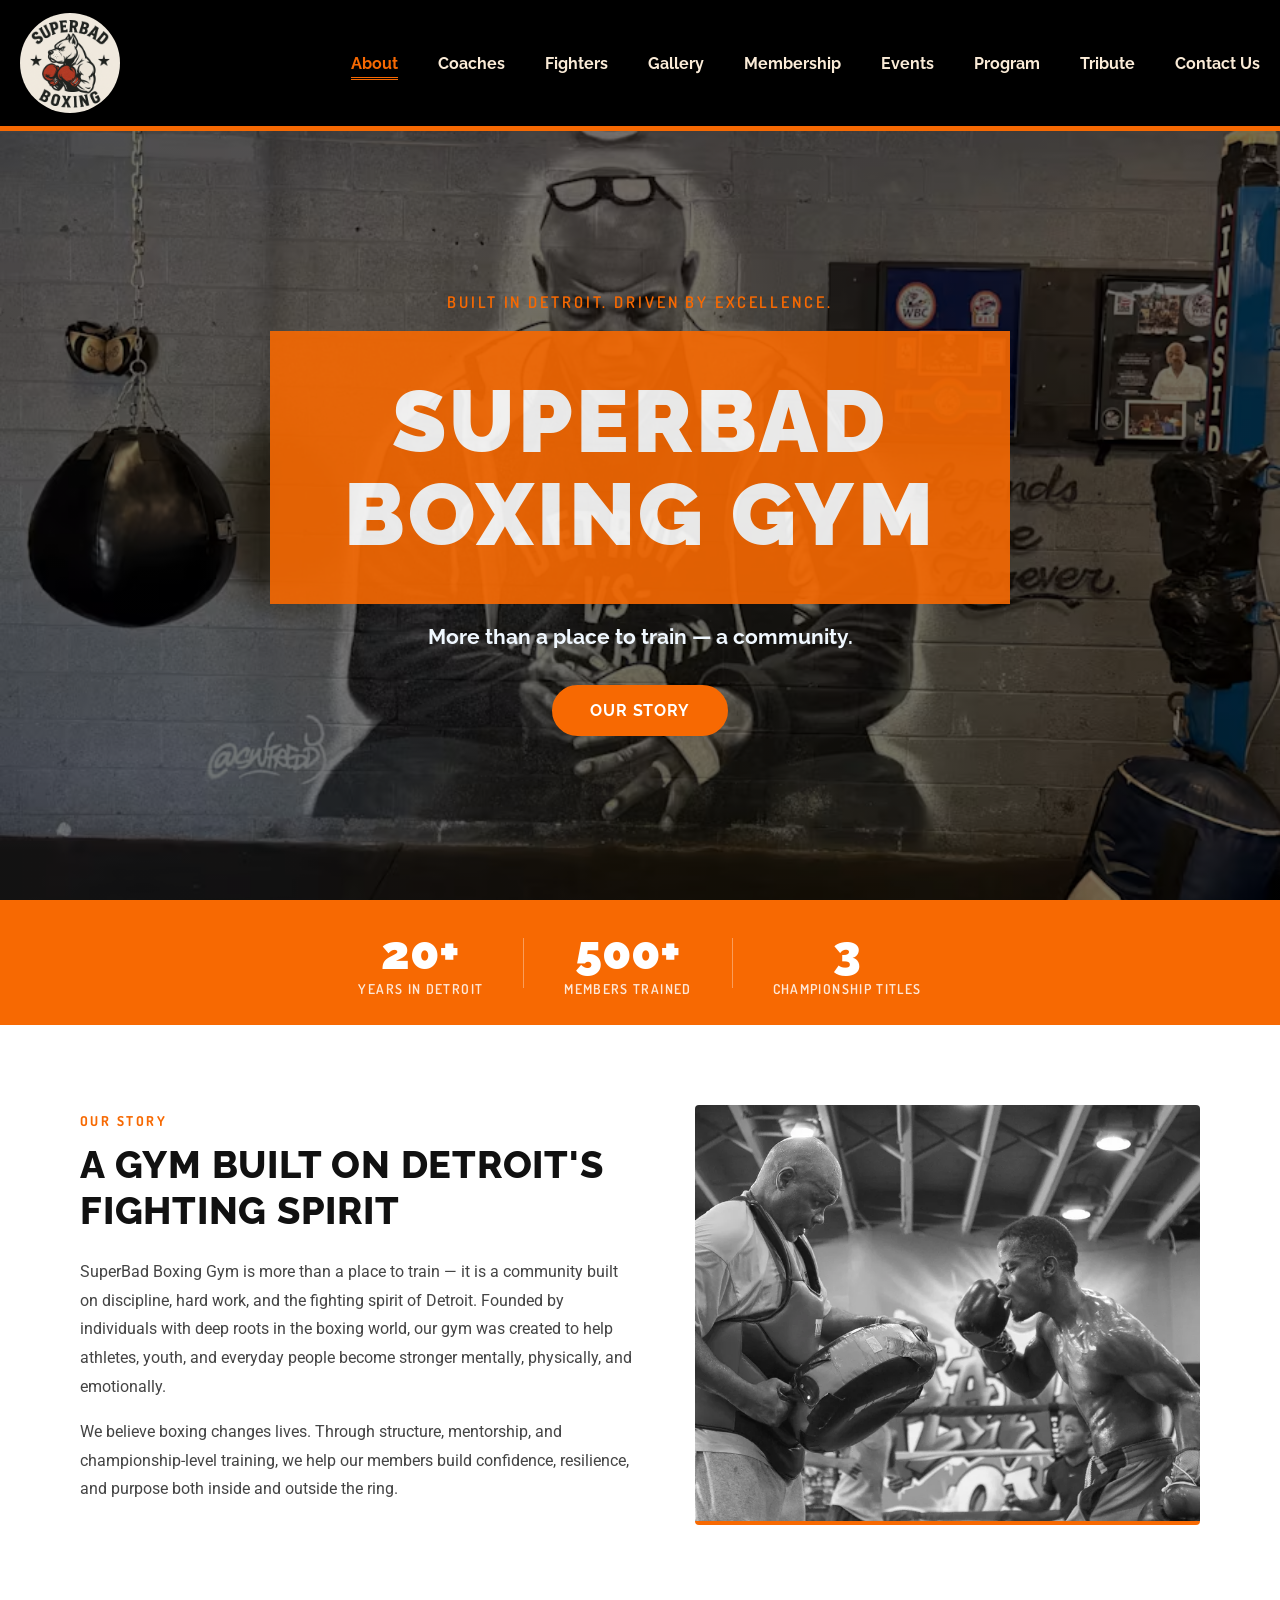
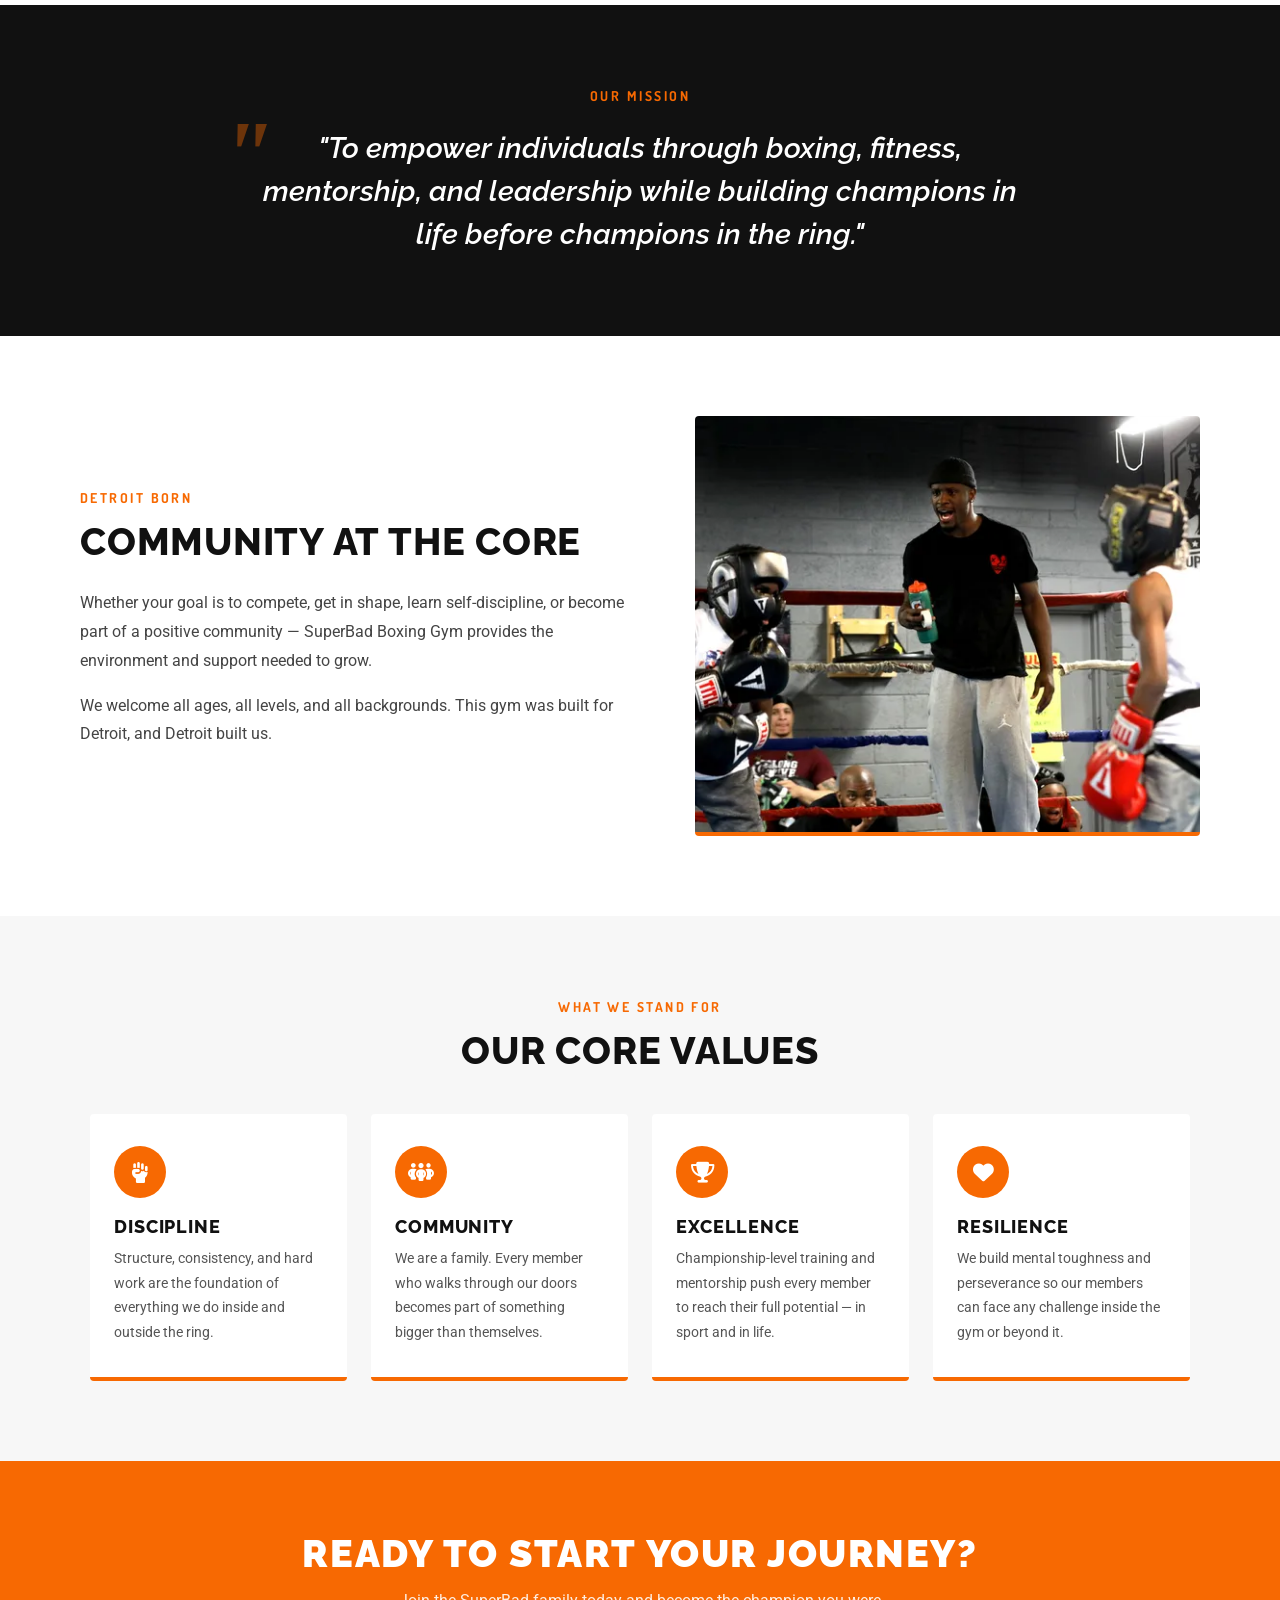
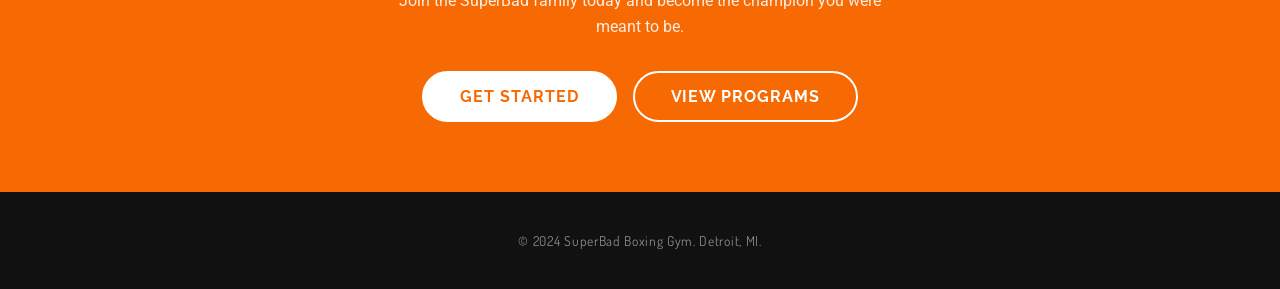
==== Pages/about.html @ 2867bb1f "coaches and fighters page are completed." ====
<!doctype html>
<html lang="en">

<head>
    <meta charset="UTF-8" />
    <meta name="viewport" content="width=device-width, initial-scale=1.0" />
    <link rel="preconnect" href="https://fonts.googleapis.com" />
    <link rel="preconnect" href="https://fonts.gstatic.com" crossorigin />
    <link rel="stylesheet" href="https://cdnjs.cloudflare.com/ajax/libs/font-awesome/6.0.0/css/all.min.css">

    <!-- icon link:https://cdnjs.com/libraries/font-awesome/6.7.2 | if everbroken use the link to replace-->
    <link rel="stylesheet" href="https://cdnjs.cloudflare.com/ajax/libs/font-awesome/6.7.2/css/all.min.css"
        integrity="sha512-Evv84Mr4kqVGRNSgIGL/F/aIDqQb7xQ2vcrdIwxfjThSH8CSR7PBEakCr51Ck+w+/U6swU2Im1vVX0SVk9ABhg=="
        crossorigin="anonymous" referrerpolicy="no-referrer" />


    <link
        href="https://fonts.googleapis.com/css2?family=Dosis:wght@200..800&family=Raleway:ital,wght@0,100..900;1,100..900&family=Roboto:ital,wght@0,100..900;1,100..900&display=swap"
        rel="stylesheet" />
    <meta name="author" content="Galekwan Sango" />

    <!-- The order of the styles matters: -->

    <!-- general style -->
    <link rel="stylesheet" href="../Styles/style.css" />

    <!-- responsive break points -->
    <link rel="stylesheet" href="../Styles/responsiveBreak.css" />

    <!-- carousel style -->
    <link rel="stylesheet" href="../Styles/carousel.css" />

    <!-- service section -->
    <link rel="stylesheet" href="../Styles/services.css" />

    <!-- Mission statement section -->
    <link rel="stylesheet" href="../Styles/mission-statement.css" />
    <!-- coaches section carousel feature-->
    <link rel="stylesheet" href="../Styles/coaches.css" />
    <link rel="stylesheet" href="../Styles/Pages/about-page.css" />
    <title>SuperBad</title>
</head>

<body>
    <div class="body-container">
        <div class="header-container">
            <!-- Logo visible in header bar always -->
            <a href="../index.html"><img id="site-logo" src="../Media/logo.png" alt="site logo" /></a>

            <nav class="nav-bar-container">
                <!-- Hidden checkbox — CSS-only toggle -->
                <input class="side-menu" type="checkbox" id="side-menu" />

                <!-- Hamburger / X — fixed top-right on mobile -->
                <label class="hamb" for="side-menu">
                    <span class="hamb-line"></span>
                </label>

                <!-- Nav overlay -->
                <ul class="nav-items-container">
                    <!-- Logo shown inside the overlay on mobile -->
                    <a href="../index.html"><img class="overlay-logo" src="../Media/logo.png" alt="site logo" /></a>

                    <li class="nav-items"><a href="./about.html">About</a></li>
                    <li class="nav-items"><a href="./coaches.html">Coaches</a></li>
                    <li class="nav-items"><a href="./fighters.html">Fighters</a></li>
                    <li class="nav-items"><a href="./gallery.html">Gallery</a></li>
                    <li class="nav-items"><a href="./membership.html">Membership</a></li>
                    <li class="nav-items"><a href="./events.html">Events</a></li>
                    <li class="nav-items"><a href="./program.html">Program</a></li>
                    <li class="nav-items"><a href="./tribute.html">Tribute</a></li>
                    <li class="nav-items"><a href="./contact-us.html">Contact Us</a></li>
                </ul>
            </nav>
        </div>

        <!-- ── HERO ── -->
        <section class="about-hero">
            <div class="about-hero-overlay"></div>
            <div class="about-hero-content">
                <p class="about-hero-eyebrow">Built in Detroit. Driven by Excellence.</p>
                <h1 class="about-hero-title">SuperBad Boxing Gym</h1>
                <p class="about-hero-sub">More than a place to train — a community.</p>
                <a href="#about-story" class="about-cta-btn">Our Story</a>
            </div>
        </section>

        <!-- ── STAT BAR ── -->
        <section class="about-stats-bar">
            <div class="about-stat">
                <span class="about-stat-number">20+</span>
                <span class="about-stat-label">Years in Detroit</span>
            </div>
            <div class="about-stat-divider"></div>
            <div class="about-stat">
                <span class="about-stat-number">500+</span>
                <span class="about-stat-label">Members Trained</span>
            </div>
            <div class="about-stat-divider"></div>
            <div class="about-stat">
                <span class="about-stat-number">3</span>
                <span class="about-stat-label">Championship Titles</span>
            </div>
        </section>

        <!-- ── OUR STORY ── -->
        <section class="about-story" id="about-story">
            <div class="about-two-col">
                <div class="about-text-col">
                    <p class="about-section-eyebrow">Our Story</p>
                    <h2 class="about-section-title">A Gym Built on Detroit's Fighting Spirit</h2>
                    <p class="about-body-text">
                        SuperBad Boxing Gym is more than a place to train — it is a community built on discipline,
                        hard work, and the fighting spirit of Detroit. Founded by individuals with deep roots in
                        the boxing world, our gym was created to help athletes, youth, and everyday people become
                        stronger mentally, physically, and emotionally.
                    </p>
                    <p class="about-body-text">
                        We believe boxing changes lives. Through structure, mentorship, and championship-level
                        training, we help our members build confidence, resilience, and purpose both inside and
                        outside the ring.
                    </p>
                </div>
                <div class="about-img-col">
                    <img src="../Media/father and son.webp" alt="Boxer training in the gym" class="about-img" />
                </div>
            </div>
        </section>

        <!-- ── MISSION PULLQUOTE ── -->
        <section class="about-mission">
            <div class="about-mission-inner">
                <p class="about-mission-label">Our Mission</p>
                <blockquote class="about-mission-quote">
                    "To empower individuals through boxing, fitness, mentorship, and leadership while building
                    champions in life before champions in the ring."
                </blockquote>
            </div>
        </section>

        <!-- ── DETROIT ROOTS ── -->
        <section class="about-detroit">
            <div class="about-two-col about-two-col--reversed">
                <div class="about-img-col">
                    <img src="../Media/kid-4.webp" alt="Detroit community boxing" class="about-img" />
                </div>
                <div class="about-text-col">
                    <p class="about-section-eyebrow">Detroit Born</p>
                    <h2 class="about-section-title">Community at the Core</h2>
                    <p class="about-body-text">
                        Whether your goal is to compete, get in shape, learn self-discipline, or become part of
                        a positive community — SuperBad Boxing Gym provides the environment and support needed to grow.
                    </p>
                    <p class="about-body-text">
                        We welcome all ages, all levels, and all backgrounds. This gym was built for Detroit,
                        and Detroit built us.
                    </p>
                </div>
            </div>
        </section>

        <!-- ── CORE VALUES ── -->
        <section class="about-values">
            <p class="about-section-eyebrow about-section-eyebrow--centered">What We Stand For</p>
            <h2 class="about-section-title about-section-title--centered">Our Core Values</h2>
            <div class="about-values-grid">
                <div class="about-value-card">
                    <div class="about-value-icon">
                        <i class="fa-solid fa-hand-fist" aria-hidden="true"></i>
                    </div>
                    <h3 class="about-value-title">Discipline</h3>
                    <p class="about-value-desc">Structure, consistency, and hard work are the foundation of everything
                        we do
                        inside and outside the ring.</p>
                </div>
                <div class="about-value-card">
                    <div class="about-value-icon">
                        <i class="fa-solid fa-people-group" aria-hidden="true"></i>
                    </div>
                    <h3 class="about-value-title">Community</h3>
                    <p class="about-value-desc">We are a family. Every member who walks through our doors becomes part
                        of
                        something bigger than themselves.</p>
                </div>
                <div class="about-value-card">
                    <div class="about-value-icon">
                        <i class="fa-solid fa-trophy" aria-hidden="true"></i>
                    </div>
                    <h3 class="about-value-title">Excellence</h3>
                    <p class="about-value-desc">Championship-level training and mentorship push every member to reach
                        their full
                        potential — in sport and in life.</p>
                </div>
                <div class="about-value-card">
                    <div class="about-value-icon">
                        <i class="fa-solid fa-heart" aria-hidden="true"></i>
                    </div>
                    <h3 class="about-value-title">Resilience</h3>
                    <p class="about-value-desc">We build mental toughness and perseverance so our members can face any
                        challenge
                        inside the gym or beyond it.</p>
                </div>
            </div>
        </section>

        <!-- ── CTA BANNER ── -->
        <section class="about-cta-banner">
            <h2 class="about-cta-banner-title">Ready to Start Your Journey?</h2>
            <p class="about-cta-banner-sub">Join the SuperBad family today and become the champion you were meant to be.
            </p>
            <div class="about-cta-banner-btns">
                <a href="./index.html#contact" class="about-cta-btn about-cta-btn--white">Get Started</a>
                <a href="./index.html#services" class="about-cta-btn about-cta-btn--outline">View Programs</a>
            </div>
        </section>

        <!-- ── FOOTER ── -->
        <footer class="footer-container">
            <p>&copy; 2024 SuperBad Boxing Gym. Detroit, MI.</p>
        </footer>

    </div>

    <script src="../scripts/index.js"></script>
    <script src="../scripts/coaches.js"></script>

</body>

</html>
---- Styles/style.css ----
/* ═══════════════════════════════════════════
   BASE
═══════════════════════════════════════════ */
html {
  font-family: 'Raleway', 'Dosis', 'Roboto', sans-serif, system-ui;
  font-optical-sizing: auto;
}

*,
*::before,
*::after {
  box-sizing: border-box;
}

body {
  padding: 0;
  margin: 0;
  height: 100vh;
}

/* paragraph element */
p {
  line-height: 1.6; /* Recommended for readability */
}

/* ═══════════════════════════════════════════
   HEADER — fixed, always visible
═══════════════════════════════════════════ */
.header-container {
  display: flex;
  flex-direction: row;
  align-items: center;
  justify-content: space-between;
  background-color: black;
  padding: 13px 20px;
  position: fixed;
  top: 0;
  left: 0;
  width: 100%;
  z-index: 500;
  border-bottom: solid rgb(247, 105, 2) 5px;
}

#site-logo {
  max-height: 100px;
  max-width: 100px;
  border-radius: 50%;
  display: block;
}

/* ═══════════════════════════════════════════
   LAYOUT
   Use a CSS variable for header height so
   every calc() stays in sync automatically
═══════════════════════════════════════════ */
:root {
  --header-h: 126px; /* 100px logo + 13px padding top + 13px padding bottom */
}

.body-container {
  padding-top: var(--header-h);
  min-height: 100vh;
}

.content-container {
  position: relative;
  width: 100%;
  height: calc(100vh - var(--header-h));
}

.footer-container {
  background-color: #111;
  min-height: 60px;
}

/* ═══════════════════════════════════════════
   DESKTOP NAV
═══════════════════════════════════════════ */
.nav-bar-container {
  display: flex;
  align-items: center;
}

.nav-items-container {
  display: flex;
  align-items: center;
  gap: 30px;
  list-style: none;
  margin: 0;
  padding: 0;
}

.nav-items {
  color: antiquewhite;
  font-weight: bold;
  cursor: pointer;
  transition: font-size 0.15s ease;
}

.nav-items:hover {
  text-decoration: underline;
  text-underline-offset: 8px;
  text-decoration-color: rgb(247, 105, 2);
  font-size: 1.1rem;
  font-weight: bolder;
}

/* remove anchor element style */
.nav-items a,
.nav-items a:link,
.nav-items a:visited,
.nav-items a:hover,
.nav-items a:active {
  color: antiquewhite;
  text-decoration: none;
  font-weight: bold;
}

.nav-items a:hover {
  text-decoration: underline;
  text-underline-offset: 8px;
  text-decoration-color: rgb(247, 105, 2);
  font-size: 1.1rem;
  font-weight: bolder;
}

/* nav bar focus location on the site */
.nav-items a.nav-active {
  color: rgb(247, 105, 2); /* orange — matches your brand color */
  text-decoration: underline double;
  text-underline-offset: 8px;
  text-decoration-color: rgb(247, 105, 2);
}

/* ═══════════════════════════════════════════
   HAMBURGER CHECKBOX — always hidden
═══════════════════════════════════════════ */
.side-menu {
  display: none;
}

/* ═══════════════════════════════════════════
   HAMBURGER ICON
═══════════════════════════════════════════ */
.hamb {
  display: none; /* shown only on mobile via media query */
  cursor: pointer;
  position: fixed;
  top: 24px;
  right: 24px;
  z-index: 1100;
  width: 40px;
  height: 40px;
  justify-content: center;
  align-items: center;
}

.hamb-line {
  display: block;
  width: 28px;
  height: 2px;
  background-color: antiquewhite;
  position: relative;
  transition: background-color 0s 0.15s;
}

.hamb-line::before,
.hamb-line::after {
  content: '';
  display: block;
  width: 28px;
  height: 2px;
  background-color: antiquewhite;
  position: absolute;
  left: 0;
  transition:
    top 0.3s ease 0.3s,
    bottom 0.3s ease 0.3s,
    transform 0.3s ease 0s;
}

.hamb-line::before {
  top: -9px;
}
.hamb-line::after {
  bottom: -9px;
}

/* Checked → X (two-step animation) */
.side-menu:checked ~ .hamb .hamb-line {
  background-color: transparent;
}
.side-menu:checked ~ .hamb .hamb-line::before {
  top: 0;
  transform: rotate(45deg);
  transition:
    top 0.3s ease 0s,
    transform 0.3s ease 0.3s;
}
.side-menu:checked ~ .hamb .hamb-line::after {
  bottom: 0;
  transform: rotate(-45deg);
  transition:
    bottom 0.3s ease 0s,
    transform 0.3s ease 0.3s;
}

/* ═══════════════════════════════════════════
   OVERLAY LOGO — only visible inside mobile menu
═══════════════════════════════════════════ */
.overlay-logo {
  display: none;
}

/* ══════════════════════════════════════
  contact us section
═══════════════════════════════════════════ */
.contact-us-container {
  padding: 20px;
}
#contact-us-title,
#get-in-touch-title {
  text-align: center;
}

#contact-us-title {
  font-size: clamp(1rem, 3.5vw, 3.5rem);
}

/*hours of operation*/
.hour-of-operation-form-container {
  display: flex;
  flex-wrap: wrap;
  max-width: 100vw;
}
.operation-hours-item {
  color: rgb(247, 105, 2);
  font-weight: bold;
}
.contact-us-info-container {
  /* width: calc(100vw - 50%); */

  flex: 1 1 768px;
}

.gym-contact-icon-info-container {
  display: flex;
  gap: 1rem;
  align-items: center;
}
.contact-icon-items {
  flex: 1 1 0;
  display: flex;
  gap: 1.5em;
  align-items: center;
}

/*contact us form*/
.contact-us-form-container {
  /* width: calc(100vw - 50%); */

  flex: 1 1 768px;
}

.contact-form {
  width: 100%; /* responsive — takes full width on small screens */
  max-width: 500px;
  margin: 0 auto;
}

.form-input-label-container {
  padding: 0;
  margin: 0;
}
.form-input-container {
  display: flex;
  align-items: center;
  gap: 1.5em;
  padding: 0;
  margin: 0;
  padding: 15px 0;
}

.label-input {
  width: 100%;
  padding: 1em;
  border-radius: 30px;
  box-shadow: rgba(247, 105, 2, 1) 0px 1px 5px;
  border: none;
}
textarea {
  width: 100%;
  height: 250px;
  border-radius: 30px;
  box-shadow: rgba(247, 105, 2, 1) 0px 1px 5px;
  border: none;
}
/*form submission button*/
#contact-btn {
  width: 100%;
  background-color: rgb(247, 105, 2);
  padding: 15px 0;
  border: none;
  border-radius: 30px;
  color: aliceblue;
  font-size: 2em;
  cursor: pointer;
  transition:
    transform 0.1s ease,
    box-shadow 0.1s ease,
    background-color 0.1s ease;
  box-shadow: 0 4px 10px rgba(247, 105, 2, 0.4); /* orange-tinted shadow */
}

#contact-btn:hover {
  transform: translateY(-2px);
  box-shadow: 0 6px 16px rgba(247, 105, 2, 0.5);
  background-color: rgb(225, 90, 0); /* slightly darker on hover */
}

#contact-btn:active {
  transform: translateY(1px);
  box-shadow: 0 2px 6px rgba(247, 105, 2, 0.3);
  background-color: rgb(200, 78, 0); /* darker on press */
}
---- Styles/responsiveBreak.css ----
/* ═══════════════════════════════════════════
   RESPONSIVE BREAKPOINTS
═══════════════════════════════════════════ */

/* Small laptops */
@media (max-width: 1024px) {
  .nav-items-container {
    gap: 18px;
  }
  .nav-items {
    font-size: 0.9rem;
  }
}

/* Tablets → hamburger menu */
@media (max-width: 768px) {
  :root {
    --header-h: 96px;
  }

  .hamb {
    display: flex;
  }

  .header-container {
    justify-content: center;
  }

  /* display:contents lets checkbox/label/ul be siblings
     so the ~ selector works for the hamburger toggle */
  .nav-bar-container {
    display: contents;
  }

  .nav-items-container {
    display: flex;
    flex-direction: column;
    align-items: center;
    justify-content: center;
    gap: 0;
    position: fixed;
    top: 0;
    left: 0;
    width: 100%;
    height: 100vh;
    background-color: #111;
    padding: 0 40px;
    z-index: 1000;
    transform: translateX(-100%);
    transition: transform 0.35s cubic-bezier(0.4, 0, 0.2, 1);
  }

  .side-menu:checked ~ .nav-items-container {
    transform: translateX(0);
  }

  .overlay-logo {
    display: block;
    max-height: 80px;
    max-width: 80px;
    border-radius: 50%;
    margin-bottom: 32px;
  }

  .nav-items {
    font-size: 1.4rem;
    padding: 18px 0;
    width: 100%;
    max-width: 320px;
    text-align: center;
    border-bottom: 1px solid rgba(255, 255, 255, 0.08);
    color: antiquewhite;
  }

  .nav-items:last-child {
    border-bottom: none;
  }

  .nav-items:hover {
    font-size: 1.5rem;
    color: rgb(247, 105, 2);
    text-decoration: none;
  }

  /*service*/

  #service-title-container {
    width: auto;
  }
  .service-category-container {
    flex-wrap: wrap;
  }

  .service {
    /* width: 55%; */
  }
}

/* Small phones */
@media (max-width: 480px) {
  :root {
    --header-h: 76px;
  }

  #site-logo {
    max-height: 50px;
    max-width: 50px;
  }

  .nav-items {
    font-size: 1.2rem;
    padding: 15px 0;
  }
}

/* Large screens */
@media (min-width: 1200px) {
  .nav-items-container {
    gap: 40px;
  }
  .nav-items {
    font-size: 1rem;
  }
}
---- Styles/carousel.css ----
/* ═══════════════════════════════════════════
   CAROUSEL
   Pure CSS radio-button carousel.
   Structure per slide:
     input[type=radio]  ← hidden, controls state
     label              ← dot + clickable arrow area
     div.slide          ← background image
═══════════════════════════════════════════ */

/* Wrapper */
.carousel {
  position: relative;
  width: 100%;
  height: 100%; /* fills .content-container */
  overflow: hidden;
  background-color: #000;
}
.carousel {
  margin-bottom: 100px;
}

/* ── Slides ── */
.slide {
  position: absolute;
  inset: 0; /* top:0 right:0 bottom:0 left:0 */
  background-size: cover;
  background-position: center;
  background-repeat: no-repeat;
  transform: translateX(-100%);
  transition: transform 0.45s ease;
  z-index: 1;
}

/* All slides after the checked input shift right (already passed) */
.carousel input[type='radio']:checked ~ .slide {
  transform: translateX(100%);
}

/* The slide immediately after the checked input is active */
.carousel input[type='radio']:checked + label + .slide {
  transform: translateX(0);
}

/* ── Radio inputs — scoped, actually clickable ── */
.carousel input[type='radio'] {
  /* visually hidden but still interactive */
  position: absolute;
  opacity: 0;
  width: 1px;
  height: 1px;
  margin: 0;
}

/* ── Dots ── */
.carousel label {
  position: absolute;
  bottom: 24px;
  width: 12px;
  height: 12px;
  border: 2px solid rgba(255, 255, 255, 0.9);
  border-radius: 50%;
  background-color: transparent;
  cursor: pointer;
  z-index: 20;
  transition:
    background-color 0.3s ease,
    transform 0.2s ease;
  /* Center the dot group: 5 dots × 28px spacing, total 112px, offset half */
  transform: translateX(-50%);
}

/* HTML per slide: input label div — so labels are at child 2, 5, 8, 11, 14 */
.carousel label:nth-child(2) {
  left: calc(50% - 56px);
}
.carousel label:nth-child(5) {
  left: calc(50% - 28px);
}
.carousel label:nth-child(8) {
  left: calc(50% + 0px);
}
.carousel label:nth-child(11) {
  left: calc(50% + 28px);
}
.carousel label:nth-child(14) {
  left: calc(50% + 56px);
}

.carousel label:hover {
  transform: translateX(-50%) scale(1.3);
}

/* Active dot */
.carousel input[type='radio']:checked + label {
  background-color: white;
}

/* Keyboard focus ring */
.carousel input[type='radio']:focus-visible + label {
  outline: 2px solid teal;
  outline-offset: 3px;
}

/* ── Arrows ──
   Rendered as real DOM elements by index.js
   CSS-only fixed pseudo-elements don't work in browsers */

.carousel-arrow {
  position: absolute;
  top: var(--header-h);
  height: calc(100vh - var(--header-h));
  width: 70px;
  display: flex;
  align-items: center;
  justify-content: center;
  cursor: pointer;
  z-index: 50;
  background: transparent;
  border: none;
  padding: 0;
  transition: background 0.2s ease;
}

.carousel-arrow:hover {
  background: rgba(0, 0, 0, 0.15);
}

.carousel-arrow svg {
  width: 36px;
  height: 36px;
  fill: white;
  filter: drop-shadow(0 2px 4px rgba(0, 0, 0, 0.6));
  transition: transform 0.2s ease;
}

.carousel-arrow:hover svg {
  transform: scale(1.2);
}

.carousel-arrow.prev {
  left: 0;
}
.carousel-arrow.next {
  right: 0;
}

.carousel-arrow.hidden {
  display: none;
}

/* ── Accessibility ── */
.sr-only {
  position: absolute;
  width: 1px;
  height: 1px;
  padding: 0;
  margin: -1px;
  overflow: hidden;
  clip: rect(0, 0, 0, 0);
  white-space: nowrap;
  border: 0;
}

/* ── Background images ── */
.bg1 {
  background-image: url(../Media/familly-carousel.webp);
}
.bg2 {
  background-image: url(../Media/dad-coaching.webp);
}
.bg3 {
  background-image: url(../Media/sparring.webp);
}
.bg4 {
  background-image: url(../Media/superbad.webp);
}
.bg5 {
  background-image: url(../Media/kid-2.webp);
}
---- Styles/services.css ----
/*service section*/
#service-title-container {
  display: flex;
  /* flex-direction: column; */
  justify-content: center;
  align-items: center;
  background-color: rgb(247, 105, 2);
  width: 30%;
  height: 100px;
  margin: auto;

  box-shadow: rgba(0, 0, 0, 0.35) 0px 5px 15px;
}

#service-title {
  color: white;
  font-weight: bolder;
  font-size: clamp(
    1rem,
    3.5vw,
    3.5rem
  ); /*text responsiveness. --  our service text*/
}

#service-description {
  text-align: center;
  font-size: clamp(1rem, 2vw, 2rem); /*text responsiveness*/
  margin: 1.5em 0;
  width: auto;
}

/*parent of service*/
.service-category-container {
  display: flex;
  justify-content: center;
  align-items: stretch;
  width: 100vw;

  gap: 1.5em;

  padding: 0 3rem;
  flex-wrap: wrap;
}

/* service children */
.service {
  display: flex;
  flex-direction: column;
  justify-content: space-between;
  text-align: center;
  /* flex-wrap: wrap; */
  flex: 1 1 0;
  width: 400px;
  /* height: 1000px; */
  gap: 0;
}

.service-name {
  font-weight: bolder;
}

.service-img-container {
  display: flex;
  justify-content: center;
  /* align-items: center; */
}

.service-image {
  box-shadow: rgba(247, 105, 2, 1) 0px 5px 15px;
  width: 400px;
  height: 600px;
  object-fit: cover;
  object-position: center;
  border-radius: 20px;
  display: block;
}

.service-details {
  flex: 1; /* grows to fill, aligning bottoms */
}
---- Styles/mission-statement.css ----
.Mission-statement-container {
  background-color: #111;
}

.mission-item {
  /* padding: 0 3em; */
  width: 65%;
  margin: auto;
}

h1 {
  font-size: clamp(1rem, 4vw, 4rem); /*text responsiveness*/
  color: aliceblue;
  text-align: center;
  padding: 0.5em 0;
  background-color: rgb(247, 105, 2);
}

h2 {
  font-size: clamp(
    1rem,
    2vw,
    2rem
  ); /*text responsiveness  -- clamp(1.5rem, 2.3vw, 2.3rem)*/
}

.mission-item-title > h2 {
  color: rgb(247, 105, 2);
  font-weight: bold;
}
.mission-description {
  color: aliceblue;
  font-size: clamp(1rem, 1.5vw, 1.5rem); /*text responsiveness*/
}

#mission-last-par {
  margin: 0 0;
  padding-bottom: 1em;
}

.mission-word-color {
  color: rgb(247, 105, 2);
}

.mission-description > li {
  line-height: 1.6; /* Recommended for readability */
}
---- Styles/coaches.css ----
.coaches-section-container {
  background-color: rgb(247, 105, 2);
  position: relative;
  width: 100%;
  box-sizing: border-box; /* FIX: padding included in width, no overflow */
  overflow: hidden; /* FIX: prevent any child from bleeding out */
}

.fa-brands,
.fa-solid {
  font-size: clamp(1.5rem, 2.5vw, 2.5rem);
}

.fa-solid:hover {
  cursor: pointer;
  color: aliceblue;
  text-decoration: underline double;
}
.fa-brands:hover {
  cursor: pointer;
  color: aliceblue;
  text-decoration: underline double;
}

.coaches-section-container > h2 {
  margin-top: 0;
  text-align: center;
  display: block;
  background-color: aliceblue;
  padding: 0.7em;
  font-size: clamp(1rem, 4vw, 4rem);
}

.coach-img {
  height: 400px;
  width: 400px;
  border-radius: 50%;
  object-fit: cover; /* keeps image proportions if src is missing/irregular */
  box-shadow: rgb(255, 255, 255) 0px 5px 15px;
}

.coach-items {
  /* border: solid black 1px; */
}

/* ── Arrows ── */
.coach-carousel-arrow {
  position: absolute;
  display: flex;
  justify-content: center;
  align-items: center;
  top: 0;
  bottom: 0;
  margin-block: auto;
  height: fit-content;
  width: 48px;
  background-color: white;
  border: none;
  font-size: 3rem;
  padding: 0;
  cursor: pointer;
  opacity: 0.5;
  transition: opacity 100ms;
  z-index: 10; /* sit above the carousel cards */
}

.coach-carousel-arrow:hover,
.coach-carousel-arrow:focus {
  opacity: 1;
}

.coach-carousel-arrow--prev {
  left: 0;
}
.coach-carousel-arrow--next {
  right: 0;
}

/* ── Carousel container ── */
.coach-items-container {
  width: 100%;
  box-sizing: border-box; /* FIX: padding counts toward width, not extra */
  padding: 16px 48px; /* 48px leaves room for the arrow buttons */
  overflow-x: hidden; /* FIX: hide scrollbar — JS drives the scrolling */
  display: flex;
  gap: 8px;
  align-items: center;
  scroll-snap-type: x mandatory;
  flex-flow: row nowrap;
  scroll-behavior: smooth;
}

/* ── Carousel slides ── */
.coach-items {
  flex: 0 0 calc(33.333% - 8px); /* FIX: flex-shrink:0 stops cards compressing */
  aspect-ratio: 1;
  display: flex;
  flex-direction: column;
  justify-content: center;
  align-items: center;
  scroll-snap-align: center;
  box-sizing: border-box;
}

/* ── Responsive ── */
@media (max-width: 768px) {
  .coach-items {
    flex: 0 0 calc(50% - 8px); /* 2 cards visible on tablet */
  }
}

@media (max-width: 480px) {
  .coach-items {
    flex: 0 0 calc(100% - 8px); /* 1 card visible on phone */
  }
}
---- Styles/Pages/about-page.css ----
/* ═══════════════════════════════════════════
   ABOUT PAGE — about.css
   Depends on style.css for: header, nav,
   hamburger, body-container, CSS variables
═══════════════════════════════════════════ */

/* ── HERO ── */
.about-hero {
  position: relative;
  width: 100%;
  height: calc(100vh - var(--header-h));
  display: flex;
  align-items: center;
  justify-content: center;
  overflow: hidden;
  /* initial background-image: 'https://images.unsplash.com/photo-1594381898411-846e7d193883?w=1400&q=80' ; */
  background-image: url('../../Media/tribute-dad.avif');
  background-size: cover;
  background-position: center;
}

.about-hero-overlay {
  position: absolute;
  inset: 0;
  background: linear-gradient(
    to bottom,
    rgba(0, 0, 0, 0.55) 100%,
    rgba(0, 0, 0, 0.75) 05%
  );
}

.about-hero-content {
  position: relative;
  z-index: 2;
  text-align: center;
  padding: 0 20px;
  max-width: 780px;
}

.about-hero-eyebrow {
  font-family: 'Dosis', sans-serif;
  font-size: clamp(0.85rem, 2vw, 1rem);
  font-weight: 600;
  letter-spacing: 0.18em;
  text-transform: uppercase;
  color: rgb(247, 105, 2);
  margin: 0 0 16px;
}

.about-hero-title {
  font-family: 'Raleway', sans-serif;
  font-size: clamp(2.5rem, 7vw, 5.5rem);
  font-weight: 900;
  color: #fff;
  line-height: 1.05;
  margin: 0 0 16px;
  text-transform: uppercase;
  letter-spacing: 0.04em;
  opacity: 0.9;
}

.about-hero-sub {
  font-size: clamp(1rem, 2.5vw, 1.3rem);
  color: aliceblue;
  margin: 0 0 32px;
  font-weight: bold;
}

.about-cta-btn {
  display: inline-block;
  background-color: rgb(247, 105, 2);
  color: #fff;
  text-decoration: none;
  font-family: 'Raleway', sans-serif;
  font-weight: 700;
  font-size: 1rem;
  letter-spacing: 0.06em;
  text-transform: uppercase;
  padding: 14px 36px;
  border-radius: 30px;
  border: 2px solid rgb(247, 105, 2);
  transition:
    background-color 0.2s ease,
    color 0.2s ease,
    transform 0.15s ease;
}

.about-cta-btn:hover {
  background-color: transparent;
  color: rgb(247, 105, 2);
  transform: translateY(-2px);
}

/* ── STAT BAR ── */
.about-stats-bar {
  display: flex;
  align-items: center;
  justify-content: center;
  gap: 0;
  background-color: rgb(247, 105, 2);
  padding: 28px 40px;
  flex-wrap: wrap;
}

.about-stat {
  display: flex;
  flex-direction: column;
  align-items: center;
  gap: 4px;
  padding: 0 40px;
  text-align: center;
}

.about-stat-number {
  font-family: 'Raleway', sans-serif;
  font-size: clamp(2rem, 5vw, 3rem);
  font-weight: 900;
  color: #fff;
  line-height: 1;
}

.about-stat-label {
  font-family: 'Dosis', sans-serif;
  font-size: 0.85rem;
  font-weight: 600;
  letter-spacing: 0.1em;
  text-transform: uppercase;
  color: rgba(255, 255, 255, 0.85);
}

.about-stat-divider {
  width: 1px;
  height: 50px;
  background-color: rgba(255, 255, 255, 0.35);
}

/* ── SHARED SECTION STYLES ── */
.about-story,
.about-detroit,
.about-values {
  padding: 80px 40px;
  max-width: 1200px;
  margin: 0 auto;
  box-sizing: border-box;
  width: 100%;
}

.about-section-eyebrow {
  font-family: 'Dosis', sans-serif;
  font-size: 0.85rem;
  font-weight: 700;
  letter-spacing: 0.18em;
  text-transform: uppercase;
  color: rgb(247, 105, 2);
  margin: 0 0 10px;
}

.about-section-eyebrow--centered {
  text-align: center;
}

.about-section-title {
  font-family: 'Raleway', sans-serif;
  font-size: clamp(1.6rem, 4vw, 2.4rem);
  font-weight: 800;
  color: #111;
  line-height: 1.2;
  margin: 0 0 24px;
  text-transform: uppercase;
  letter-spacing: 0.02em;
}

.about-section-title--centered {
  text-align: center;
}

.about-body-text {
  font-family: 'Roboto', sans-serif;
  font-size: 1rem;
  line-height: 1.8;
  color: #444;
  margin: 0 0 16px;
}

/* ── TWO COLUMN LAYOUT ── */
.about-two-col {
  display: flex;
  align-items: center;
  gap: 60px;
}

.about-two-col--reversed {
  flex-direction: row-reverse;
}

.about-text-col {
  flex: 1.1;
}

.about-img-col {
  flex: 1;
}

.about-img {
  width: 100%;
  height: 420px;
  object-fit: cover;
  border-radius: 4px;
  display: block;
  /* subtle orange bottom border as brand accent */
  border-bottom: 4px solid rgb(247, 105, 2);
}

/* ── MISSION PULLQUOTE ── */
.about-mission {
  background-color: #111;
  padding: 80px 40px;
}

.about-mission-inner {
  max-width: 800px;
  margin: 0 auto;
  text-align: center;
}

.about-mission-label {
  font-family: 'Dosis', sans-serif;
  font-size: 0.85rem;
  font-weight: 700;
  letter-spacing: 0.18em;
  text-transform: uppercase;
  color: rgb(247, 105, 2);
  margin: 0 0 20px;
}

.about-mission-quote {
  font-family: 'Raleway', sans-serif;
  font-size: clamp(1.2rem, 3vw, 1.8rem);
  font-weight: 600;
  color: #fff;
  line-height: 1.5;
  font-style: italic;
  margin: 0;
  padding: 0;
  border: none;
  position: relative;
}

.about-mission-quote::before {
  content: '"';
  font-size: 6rem;
  color: rgb(247, 105, 2);
  line-height: 0;
  position: absolute;
  top: 28px;
  left: -20px;
  font-family: Georgia, serif;
  opacity: 0.4;
}

/* ── CORE VALUES GRID ── */
.about-values {
  background-color: #f7f7f7;
  max-width: 100%;
  padding: 80px 40px;
}

.about-values-grid {
  display: grid;
  grid-template-columns: repeat(auto-fit, minmax(220px, 1fr));
  gap: 24px;
  max-width: 1100px;
  margin: 40px auto 0;
}

.about-value-card {
  background-color: #fff;
  border-radius: 4px;
  padding: 32px 24px;
  border-bottom: 4px solid rgb(247, 105, 2);
  transition:
    transform 0.2s ease,
    box-shadow 0.2s ease;
}

.about-value-card:hover {
  transform: translateY(-6px);
  box-shadow: 0 12px 32px rgba(0, 0, 0, 0.1);
}

.about-value-icon {
  width: 52px;
  height: 52px;
  background-color: rgb(247, 105, 2);
  border-radius: 50%;
  display: flex;
  align-items: center;
  justify-content: center;
  margin-bottom: 18px;
}

.about-value-icon i {
  color: #fff;
  font-size: 1.3rem;
}

.about-value-title {
  font-family: 'Raleway', sans-serif;
  font-size: 1.1rem;
  font-weight: 800;
  text-transform: uppercase;
  letter-spacing: 0.05em;
  color: #111;
  margin: 0 0 10px;
}

.about-value-desc {
  font-family: 'Roboto', sans-serif;
  font-size: 0.9rem;
  line-height: 1.7;
  color: #555;
  margin: 0;
}

/* ── CTA BANNER ── */
.about-cta-banner {
  background-color: rgb(247, 105, 2);
  padding: 70px 40px;
  text-align: center;
}

.about-cta-banner-title {
  font-family: 'Raleway', sans-serif;
  font-size: clamp(1.6rem, 4vw, 2.4rem);
  font-weight: 900;
  color: #fff;
  text-transform: uppercase;
  letter-spacing: 0.04em;
  margin: 0 0 12px;
}

.about-cta-banner-sub {
  font-family: 'Roboto', sans-serif;
  font-size: 1rem;
  color: rgba(255, 255, 255, 0.88);
  margin: 0 0 32px;
  max-width: 520px;
  margin-left: auto;
  margin-right: auto;
}

.about-cta-banner-btns {
  display: flex;
  gap: 16px;
  justify-content: center;
  flex-wrap: wrap;
}

.about-cta-btn--white {
  background-color: #fff;
  color: rgb(247, 105, 2);
  border-color: #fff;
}

.about-cta-btn--white:hover {
  background-color: transparent;
  color: #fff;
}

.about-cta-btn--outline {
  background-color: transparent;
  color: #fff;
  border-color: #fff;
}

.about-cta-btn--outline:hover {
  background-color: #fff;
  color: rgb(247, 105, 2);
}

/* ── FOOTER ── */
.footer-container {
  background-color: #111;
  padding: 24px 40px;
  text-align: center;
  color: rgba(255, 255, 255, 0.5);
  font-family: 'Dosis', sans-serif;
  font-size: 0.85rem;
  letter-spacing: 0.05em;
}

/* ═══════════════════════════════════════════
   RESPONSIVE
═══════════════════════════════════════════ */
@media (max-width: 768px) {
  .about-two-col,
  .about-two-col--reversed {
    flex-direction: column;
    gap: 32px;
  }

  .about-img {
    height: 260px;
  }

  .about-story,
  .about-detroit,
  .about-values {
    padding: 52px 24px;
  }

  .about-mission {
    padding: 52px 24px;
  }

  .about-stats-bar {
    padding: 24px 20px;
    gap: 16px;
  }

  .about-stat {
    padding: 0 20px;
  }

  .about-stat-divider {
    display: none;
  }

  .about-cta-banner {
    padding: 52px 24px;
  }

  .about-mission-quote::before {
    display: none;
  }
}

@media (max-width: 480px) {
  .about-hero-title {
    font-size: 2.2rem;
  }

  .about-values-grid {
    grid-template-columns: 1fr;
  }

  .about-stats-bar {
    flex-direction: column;
    gap: 24px;
  }
}
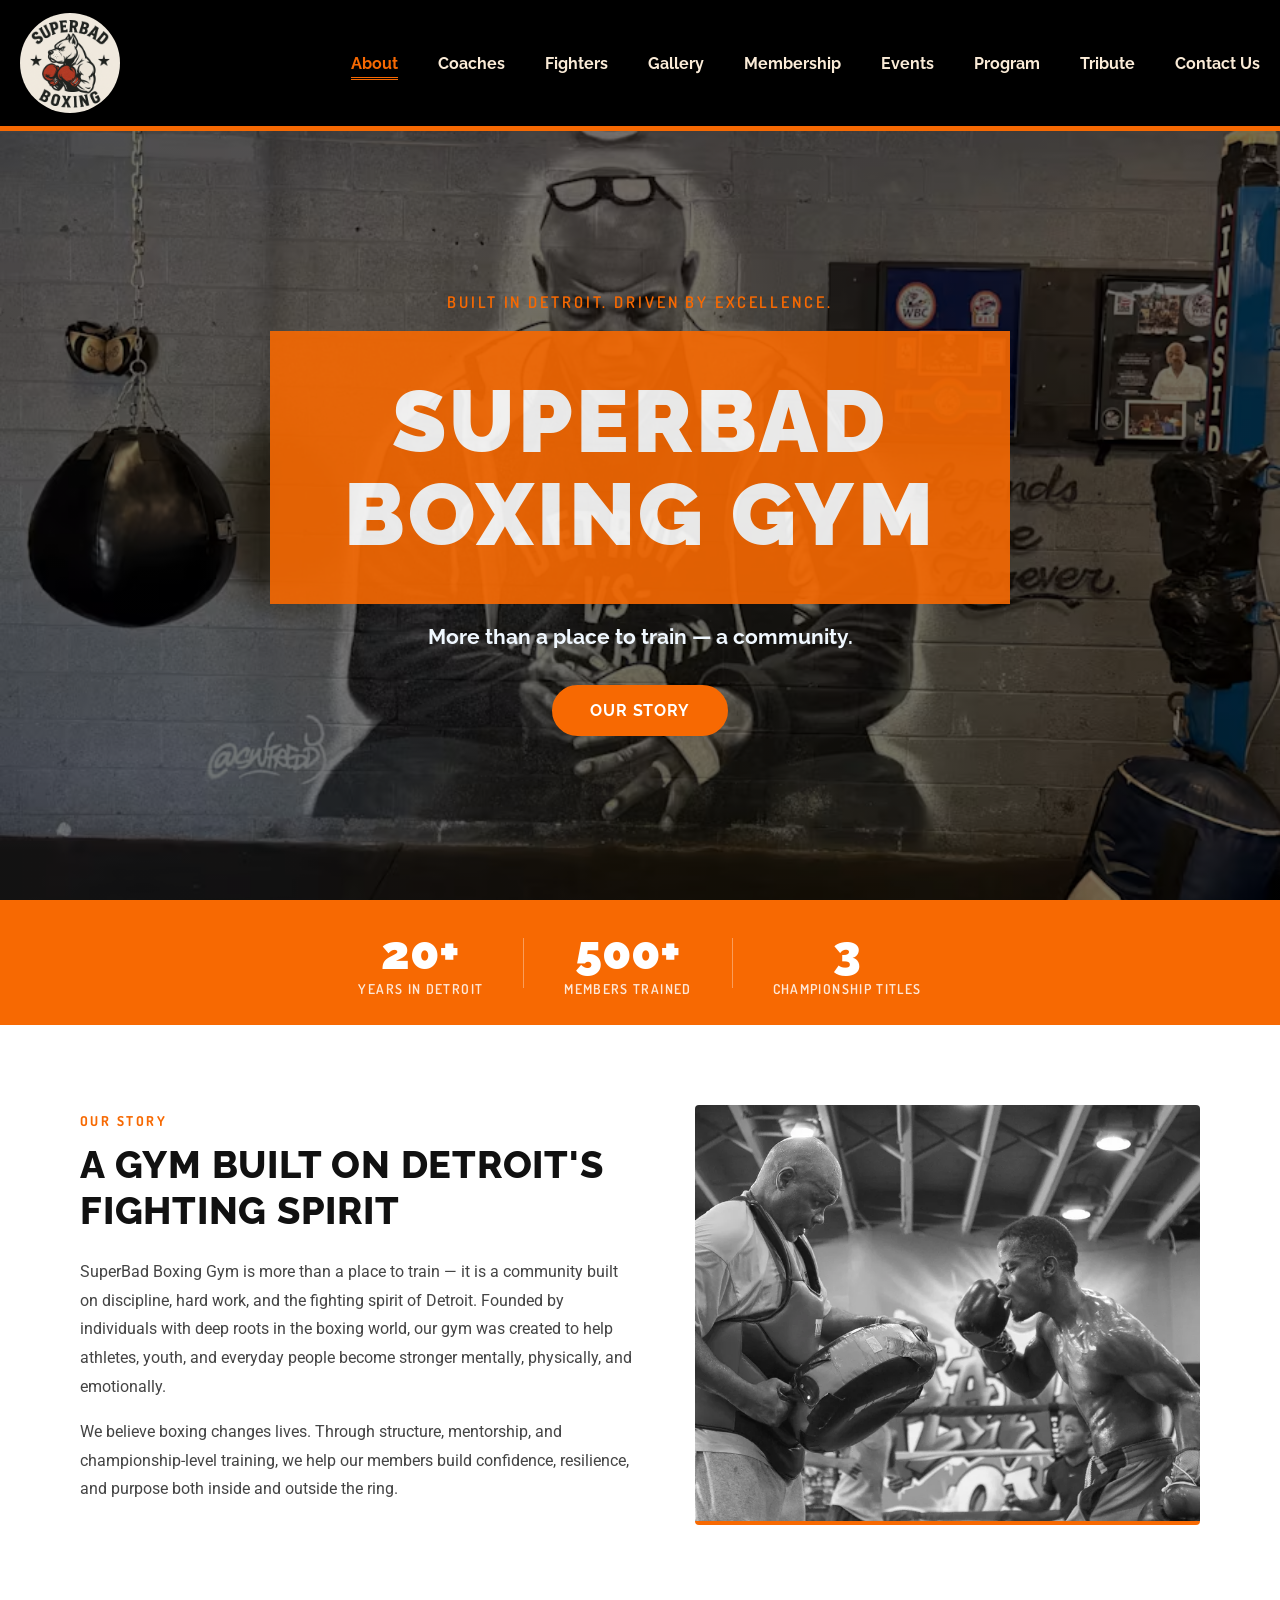
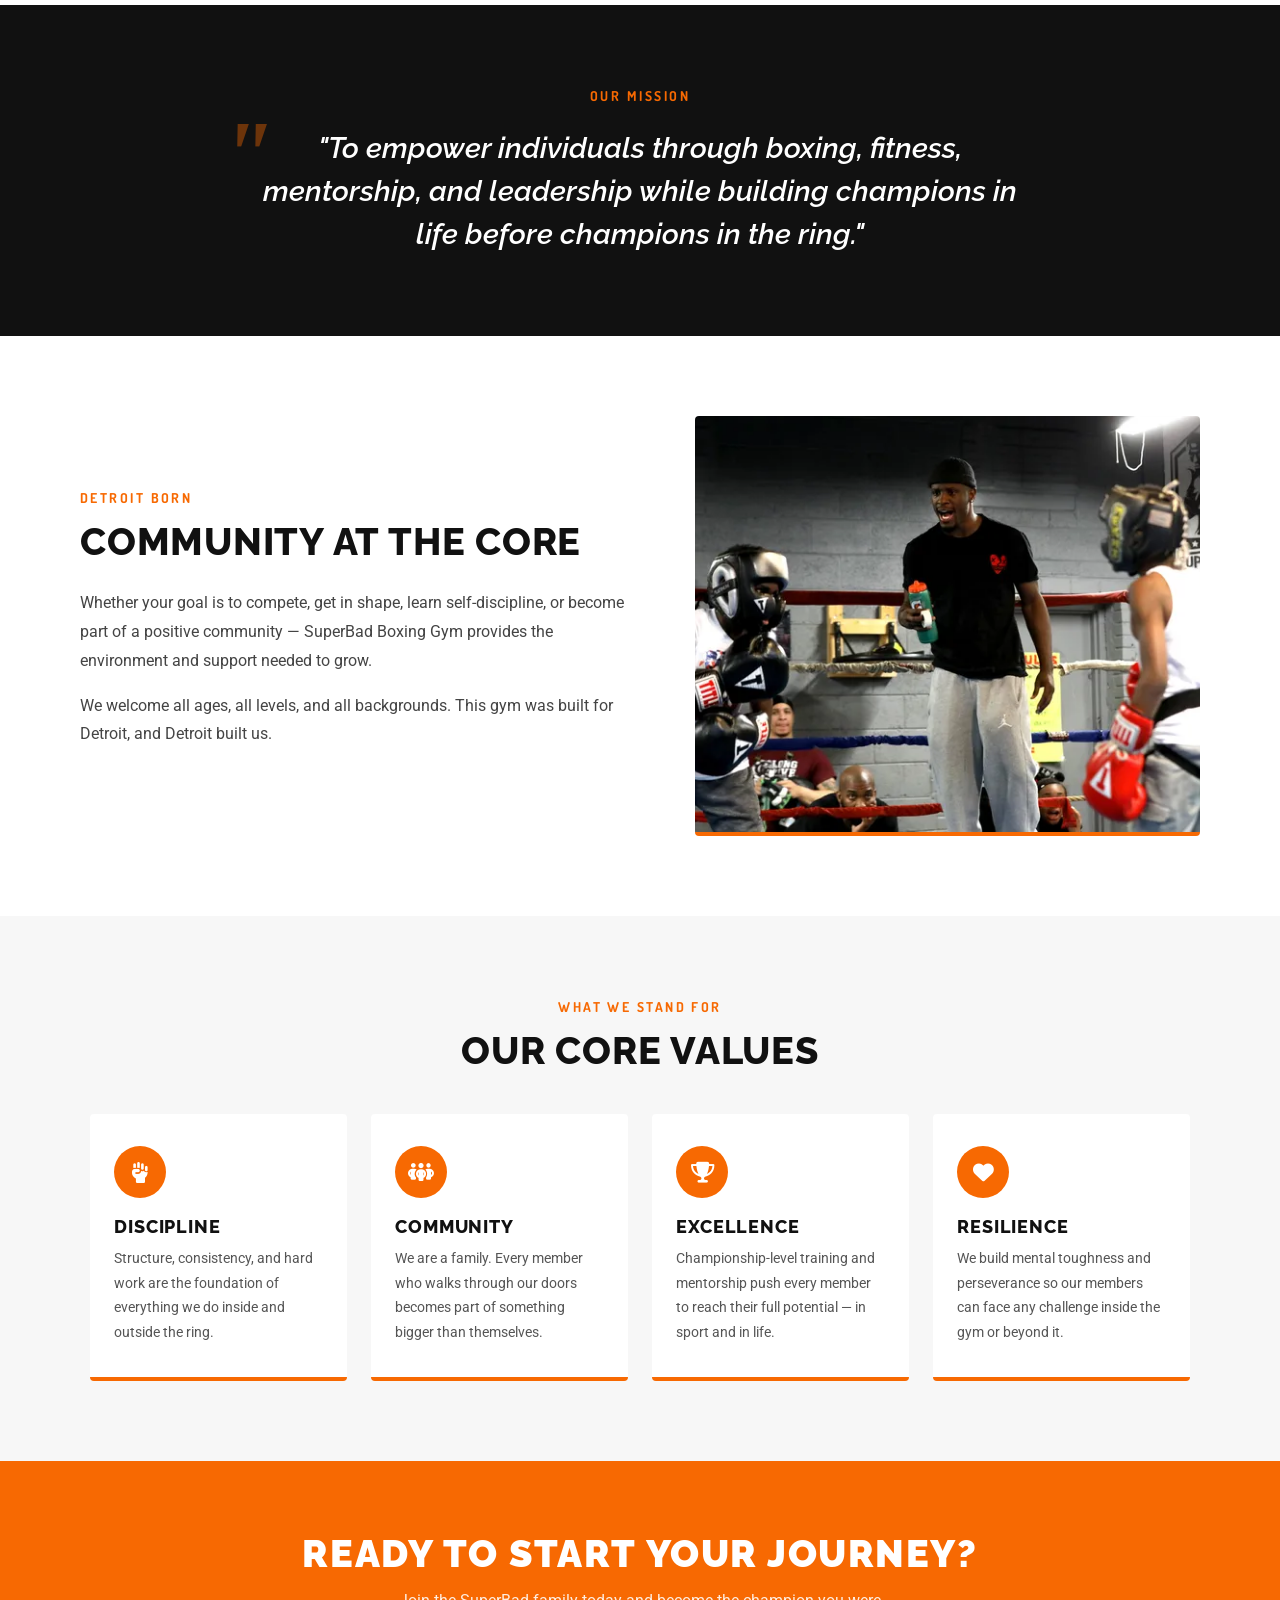
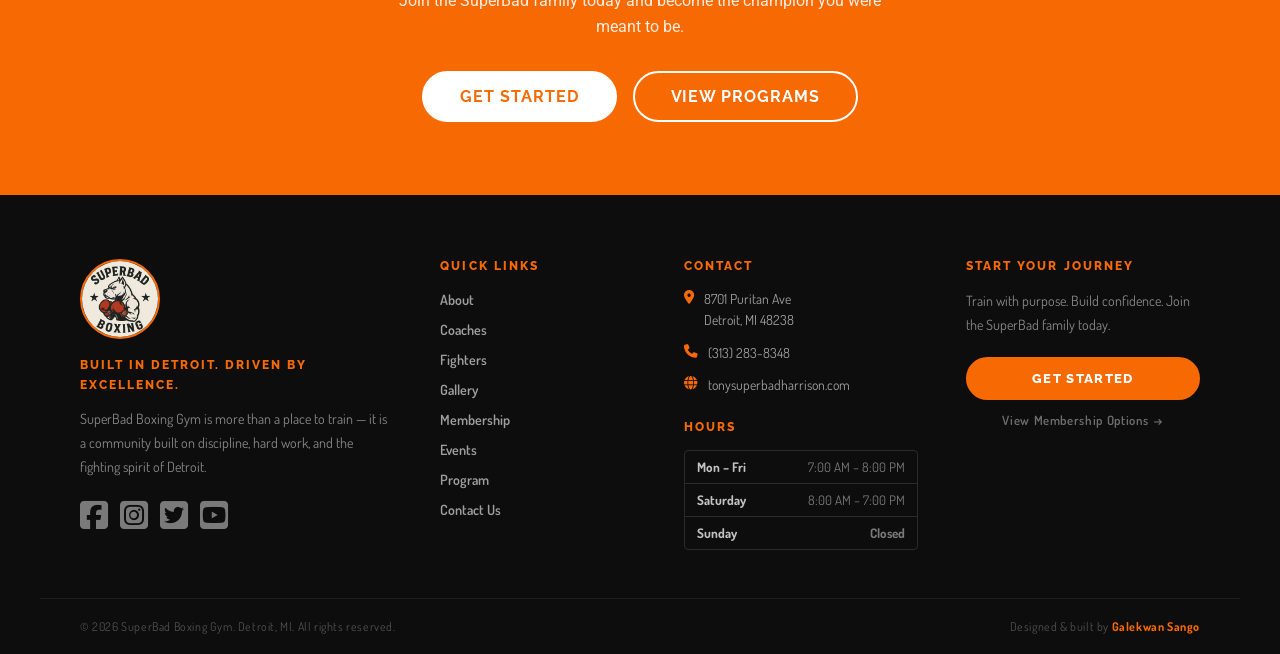
==== commit d55d7029: "page events completed" ====
--- a/Pages/about.html
+++ b/Pages/about.html
@@ -38,7 +38,10 @@
     <!-- coaches section carousel feature-->
     <link rel="stylesheet" href="../Styles/coaches.css" />
     <link rel="stylesheet" href="../Styles/Pages/about-page.css" />
-    <title>SuperBad</title>
+
+    <!-- footer-section -->
+    <link rel="stylesheet" href="/Styles/footer.css" />
+    <title>About</title>
 </head>
 
 <body>
@@ -215,9 +218,124 @@
         </section>
 
         <!-- ── FOOTER ── -->
-        <footer class="footer-container">
-            <p>&copy; 2024 SuperBad Boxing Gym. Detroit, MI.</p>
+        <!-- ════════════════════════════════════════════
+                SUPERBAD BOXING GYM — SITE FOOTER
+                Copy this footer block into every page,
+                replacing the existing <footer> tag.
+                Adjust ../  vs ./  paths based on page depth.
+           ════════════════════════════════════════════ -->
+
+        <footer class="site-footer">
+            <div class="sf-inner">
+
+                <!-- Col 1: Brand -->
+                <div class="sf-brand">
+                    <a href="../index.html">
+                        <img src="../Media/logo.png" alt="SuperBad Boxing Gym logo" class="sf-logo" />
+                    </a>
+                    <p class="sf-tagline">Built in Detroit. Driven by Excellence.</p>
+                    <p class="sf-desc">
+                        SuperBad Boxing Gym is more than a place to train — it is a community
+                        built on discipline, hard work, and the fighting spirit of Detroit.
+                    </p>
+                    <div class="sf-socials">
+                        <a href="#" aria-label="Facebook" class="sf-social-link">
+                            <i class="fa-brands fa-square-facebook"></i>
+                        </a>
+                        <a href="#" aria-label="Instagram" class="sf-social-link">
+                            <i class="fa-brands fa-square-instagram"></i>
+                        </a>
+                        <a href="#" aria-label="Twitter / X" class="sf-social-link">
+                            <i class="fa-brands fa-square-twitter"></i>
+                        </a>
+                        <a href="#" aria-label="YouTube" class="sf-social-link">
+                            <i class="fa-brands fa-square-youtube"></i>
+                        </a>
+                    </div>
+                </div>
+
+                <!-- Col 2: Quick Links -->
+                <div class="sf-col">
+                    <h3 class="sf-col-title">Quick Links</h3>
+                    <ul class="sf-links">
+                        <li><a href="./about.html">About</a></li>
+                        <li><a href="./coaches.html">Coaches</a></li>
+                        <li><a href="./fighters.html">Fighters</a></li>
+                        <li><a href="./gallery.html">Gallery</a></li>
+                        <li><a href="./membership.html">Membership</a></li>
+                        <li><a href="./events.html">Events</a></li>
+                        <li><a href="./program.html">Program</a></li>
+                        <li><a href="./contact-us.html">Contact Us</a></li>
+                    </ul>
+                </div>
+
+                <!-- Col 3: Contact Info -->
+                <div class="sf-col">
+                    <h3 class="sf-col-title">Contact</h3>
+                    <ul class="sf-contact-list">
+                        <li>
+                            <i class="fa-solid fa-location-dot"></i>
+                            <span>8701 Puritan Ave<br />Detroit, MI 48238</span>
+                        </li>
+                        <li>
+                            <i class="fa-solid fa-phone"></i>
+                            <a href="tel:+13132838348">(313) 283-8348</a>
+                        </li>
+                        <li>
+                            <i class="fa-solid fa-globe"></i>
+                            <a href="http://tonysuperbadharrison.com" target="_blank" rel="noopener">
+                                tonysuperbadharrison.com
+                            </a>
+                        </li>
+                    </ul>
+
+                    <h3 class="sf-col-title sf-col-title--hours">Hours</h3>
+                    <ul class="sf-hours">
+                        <li>
+                            <span>Mon – Fri</span>
+                            <span>7:00 AM – 8:00 PM</span>
+                        </li>
+                        <li>
+                            <span>Saturday</span>
+                            <span>8:00 AM – 7:00 PM</span>
+                        </li>
+                        <li class="sf-hours-closed">
+                            <span>Sunday</span>
+                            <span>Closed</span>
+                        </li>
+                    </ul>
+                </div>
+
+                <!-- Col 4: CTA -->
+                <div class="sf-col sf-col--cta">
+                    <h3 class="sf-col-title">Start Your Journey</h3>
+                    <p class="sf-cta-text">
+                        Train with purpose. Build confidence. Join the SuperBad family today.
+                    </p>
+                    <a href="./contact-us.html" class="sf-cta-btn">Get Started</a>
+                    <a href="./membership.html" class="sf-cta-link">View Membership Options →</a>
+                </div>
+
+            </div><!-- end sf-inner -->
+
+            <!-- Bottom bar -->
+            <div class="sf-bottom">
+                <p class="sf-copy">
+                    &copy; <span id="sfYear"></span> SuperBad Boxing Gym. Detroit, MI. All rights reserved.
+                </p>
+                <p class="sf-credit">
+                    Designed &amp; built by
+                    <span class="sf-credit-name">Galekwan Sango</span>
+                </p>
+            </div>
+
         </footer>
+
+        <script>
+            // Auto-update copyright year
+            const sfYear = document.getElementById('sfYear');
+            if (sfYear) sfYear.textContent = new Date().getFullYear();
+        </script>
 
     </div>
 
--- a/Styles/style.css
+++ b/Styles/style.css
@@ -291,7 +291,7 @@
 textarea {
   width: 100%;
   height: 250px;
-  border-radius: 30px;
+  border-radius: 5px;
   box-shadow: rgba(247, 105, 2, 1) 0px 1px 5px;
   border: none;
 }
--- a/Styles/footer.css
+++ b/Styles/footer.css
@@ -0,0 +1,302 @@
+/* ═══════════════════════════════════════════
+   SITE FOOTER — footer.css
+   Add this to your global style.css or link
+   as a separate ../Styles/footer.css on every page.
+
+   Replaces the old single-line .footer-container
+   used across earlier pages.
+═══════════════════════════════════════════ */
+
+.site-footer {
+  background-color: #0d0d0d;
+  border-top: 3px solid rgb(247, 105, 2);
+  color: rgba(255, 255, 255, 0.65);
+  font-family: 'Dosis', sans-serif;
+}
+
+/* ── INNER GRID ── */
+.sf-inner {
+  display: grid;
+  grid-template-columns: 1.6fr 1fr 1.2fr 1.2fr;
+  gap: 48px;
+  max-width: 1200px;
+  margin: 0 auto;
+  padding: 64px 40px 48px;
+  box-sizing: border-box;
+}
+
+/* ── BRAND COLUMN ── */
+.sf-logo {
+  width: 80px;
+  height: 80px;
+  border-radius: 50%;
+  object-fit: cover;
+  display: block;
+  margin-bottom: 16px;
+  border: 2px solid rgb(247, 105, 2);
+}
+
+.sf-tagline {
+  font-family: 'Raleway', sans-serif;
+  font-size: 0.78rem;
+  font-weight: 800;
+  letter-spacing: 0.16em;
+  text-transform: uppercase;
+  color: rgb(247, 105, 2);
+  margin: 0 0 12px;
+}
+
+.sf-desc {
+  font-size: 0.88rem;
+  line-height: 1.7;
+  color: rgba(255, 255, 255, 0.5);
+  margin: 0 0 20px;
+}
+
+/* Social icons */
+.sf-socials {
+  display: flex;
+  gap: 12px;
+}
+
+.sf-social-link {
+  color: rgba(255, 255, 255, 0.45);
+  font-size: 1.4rem;
+  text-decoration: none;
+  transition:
+    color 0.2s ease,
+    transform 0.2s ease;
+  line-height: 1;
+}
+
+.sf-social-link:hover {
+  color: rgb(247, 105, 2);
+  transform: translateY(-3px);
+}
+
+/* ── COLUMN SHARED ── */
+.sf-col-title {
+  font-family: 'Raleway', sans-serif;
+  font-size: 0.72rem;
+  font-weight: 800;
+  letter-spacing: 0.18em;
+  text-transform: uppercase;
+  color: rgb(247, 105, 2);
+  margin: 0 0 16px;
+}
+
+.sf-col-title--hours {
+  margin-top: 24px;
+}
+
+/* ── QUICK LINKS ── */
+.sf-links {
+  list-style: none;
+  margin: 0;
+  padding: 0;
+  display: flex;
+  flex-direction: column;
+  gap: 10px;
+}
+
+.sf-links li a {
+  font-size: 0.88rem;
+  font-weight: 600;
+  color: rgba(255, 255, 255, 0.6);
+  text-decoration: none;
+  transition:
+    color 0.2s ease,
+    padding-left 0.2s ease;
+  display: inline-block;
+}
+
+.sf-links li a:hover {
+  color: rgb(247, 105, 2);
+  padding-left: 4px;
+}
+
+/* ── CONTACT LIST ── */
+.sf-contact-list {
+  list-style: none;
+  margin: 0;
+  padding: 0;
+  display: flex;
+  flex-direction: column;
+  gap: 12px;
+}
+
+.sf-contact-list li {
+  display: flex;
+  align-items: flex-start;
+  gap: 10px;
+  font-size: 0.86rem;
+  line-height: 1.5;
+  color: rgba(255, 255, 255, 0.6);
+}
+
+.sf-contact-list li i {
+  color: rgb(247, 105, 2);
+  font-size: 0.85rem;
+  flex-shrink: 0;
+  margin-top: 2px;
+}
+
+.sf-contact-list a {
+  color: rgba(255, 255, 255, 0.6);
+  text-decoration: none;
+  transition: color 0.2s ease;
+}
+
+.sf-contact-list a:hover {
+  color: rgb(247, 105, 2);
+}
+
+/* ── HOURS ── */
+.sf-hours {
+  list-style: none;
+  margin: 0;
+  padding: 0;
+  display: flex;
+  flex-direction: column;
+  gap: 0;
+  border: 1px solid #2a2a2a;
+  border-radius: 4px;
+  overflow: hidden;
+}
+
+.sf-hours li {
+  display: flex;
+  justify-content: space-between;
+  align-items: center;
+  padding: 8px 12px;
+  border-bottom: 1px solid #2a2a2a;
+  font-size: 0.82rem;
+}
+
+.sf-hours li:last-child {
+  border-bottom: none;
+}
+
+.sf-hours li span:first-child {
+  font-weight: 700;
+  color: rgba(255, 255, 255, 0.75);
+}
+
+.sf-hours li span:last-child {
+  color: rgba(255, 255, 255, 0.45);
+}
+
+.sf-hours-closed span:last-child {
+  color: #c0392b;
+  font-weight: 700;
+}
+
+/* ── CTA COLUMN ── */
+.sf-cta-text {
+  font-size: 0.88rem;
+  line-height: 1.7;
+  color: rgba(255, 255, 255, 0.5);
+  margin: 0 0 20px;
+}
+
+.sf-cta-btn {
+  display: block;
+  text-align: center;
+  background-color: rgb(247, 105, 2);
+  color: #fff;
+  text-decoration: none;
+  font-family: 'Raleway', sans-serif;
+  font-weight: 800;
+  font-size: 0.82rem;
+  letter-spacing: 0.1em;
+  text-transform: uppercase;
+  padding: 12px;
+  border-radius: 30px;
+  border: 2px solid rgb(247, 105, 2);
+  transition:
+    background-color 0.2s ease,
+    color 0.2s ease,
+    transform 0.15s ease;
+  margin-bottom: 12px;
+}
+
+.sf-cta-btn:hover {
+  background-color: transparent;
+  color: rgb(247, 105, 2);
+  transform: translateY(-2px);
+}
+
+.sf-cta-link {
+  display: block;
+  text-align: center;
+  font-size: 0.8rem;
+  font-weight: 600;
+  color: rgba(255, 255, 255, 0.4);
+  text-decoration: none;
+  letter-spacing: 0.05em;
+  transition: color 0.2s ease;
+}
+
+.sf-cta-link:hover {
+  color: rgb(247, 105, 2);
+}
+
+/* ── BOTTOM BAR ── */
+.sf-bottom {
+  border-top: 1px solid #1e1e1e;
+  padding: 18px 40px;
+  display: flex;
+  align-items: center;
+  justify-content: space-between;
+  max-width: 1200px;
+  margin: 0 auto;
+  box-sizing: border-box;
+  flex-wrap: wrap;
+  gap: 8px;
+}
+
+.sf-copy,
+.sf-credit {
+  font-size: 0.75rem;
+  color: rgba(255, 255, 255, 0.28);
+  margin: 0;
+  letter-spacing: 0.05em;
+}
+
+.sf-credit-name {
+  color: rgb(247, 105, 2);
+  font-weight: 700;
+}
+
+/* ═══════════════════════════════════════════
+   RESPONSIVE
+═══════════════════════════════════════════ */
+@media (max-width: 1024px) {
+  .sf-inner {
+    grid-template-columns: 1fr 1fr;
+    gap: 40px;
+  }
+
+  .sf-brand {
+    grid-column: 1 / -1;
+  } /* brand spans full width */
+}
+
+@media (max-width: 600px) {
+  .sf-inner {
+    grid-template-columns: 1fr;
+    padding: 48px 24px 36px;
+    gap: 32px;
+  }
+
+  .sf-brand {
+    grid-column: auto;
+  }
+
+  .sf-bottom {
+    flex-direction: column;
+    align-items: center;
+    text-align: center;
+    padding: 16px 24px;
+  }
+}
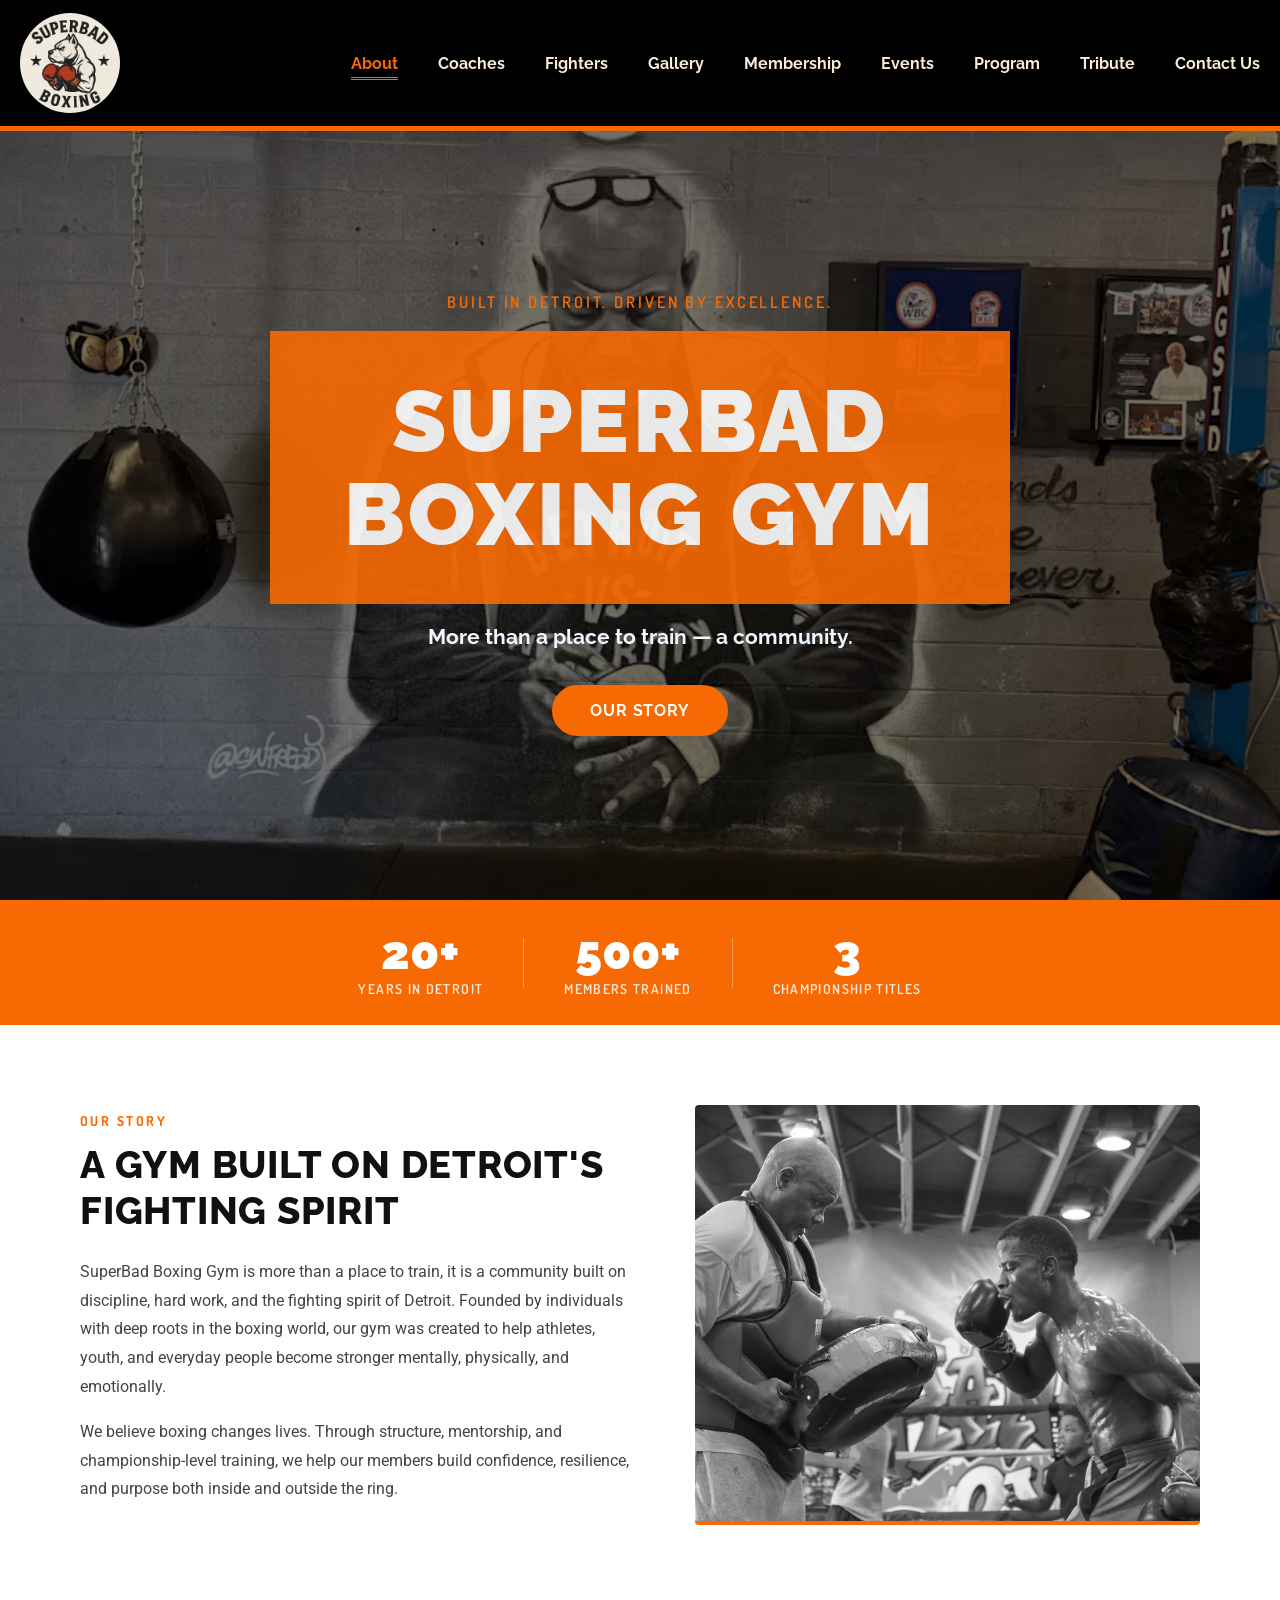
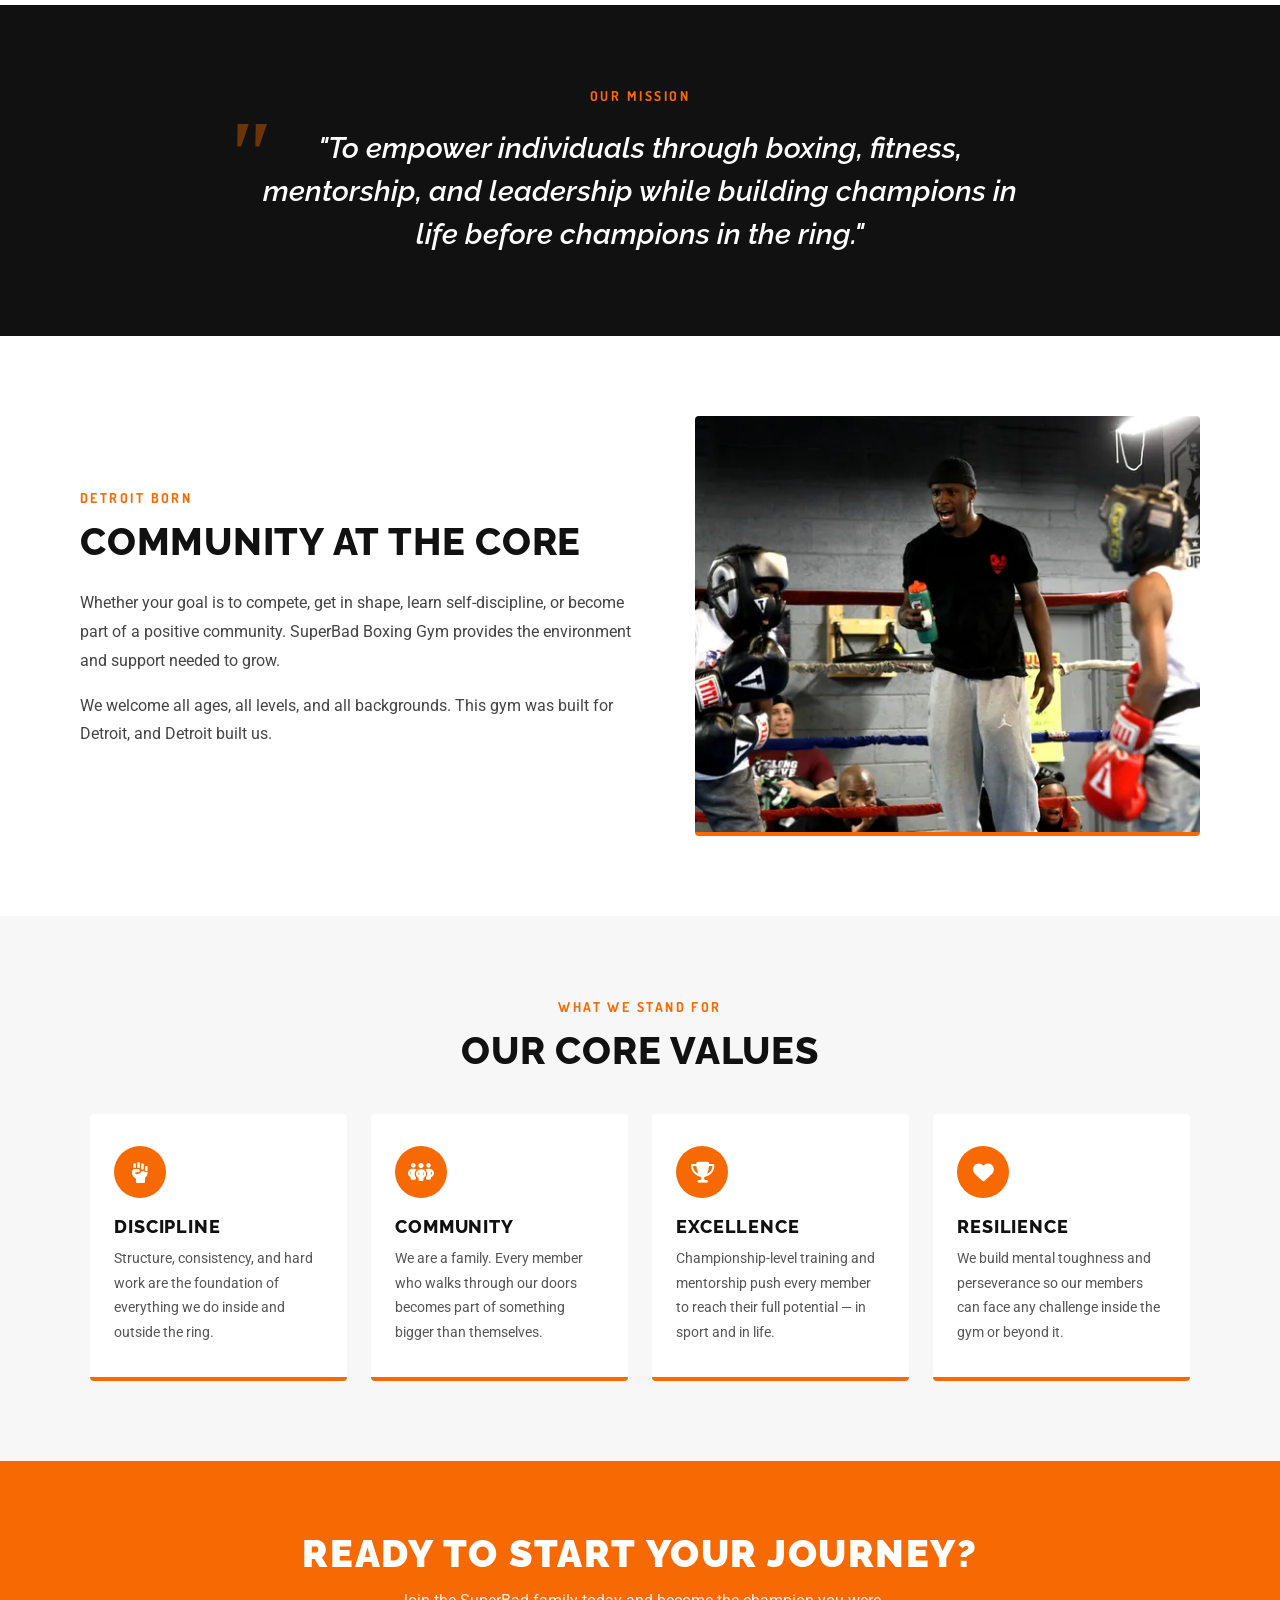
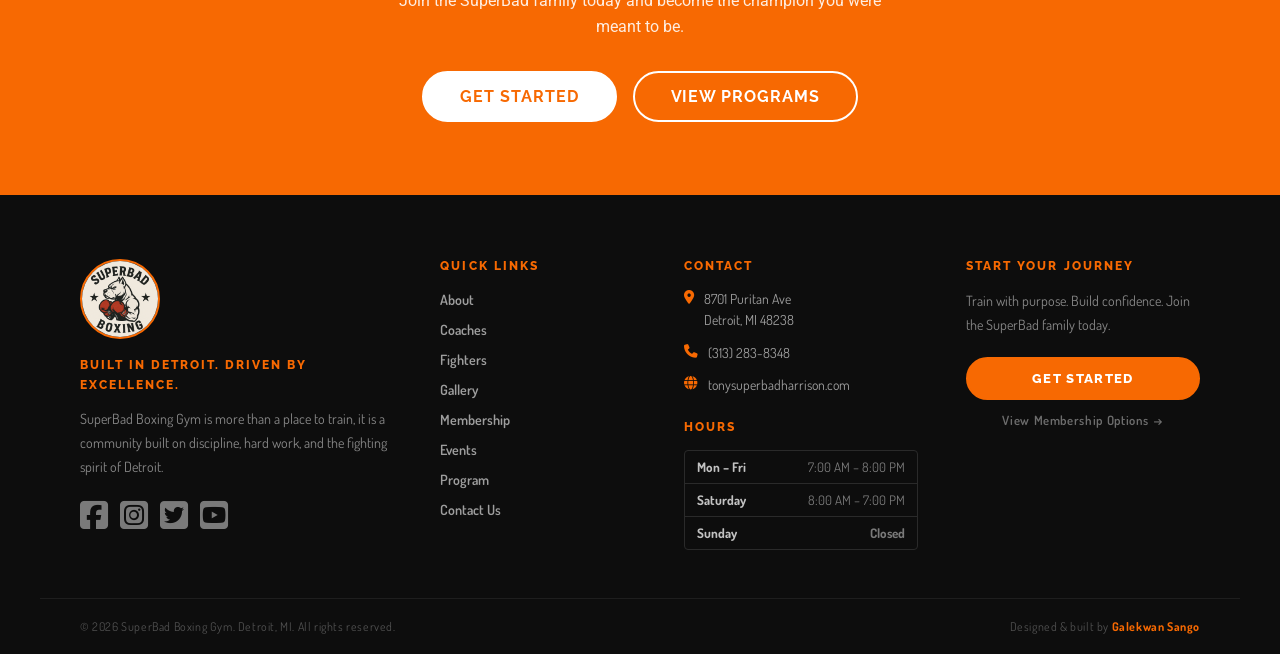
==== commit da016feb: "completed site" ====
--- a/Pages/about.html
+++ b/Pages/about.html
@@ -113,7 +113,7 @@
                     <p class="about-section-eyebrow">Our Story</p>
                     <h2 class="about-section-title">A Gym Built on Detroit's Fighting Spirit</h2>
                     <p class="about-body-text">
-                        SuperBad Boxing Gym is more than a place to train — it is a community built on discipline,
+                        SuperBad Boxing Gym is more than a place to train, it is a community built on discipline,
                         hard work, and the fighting spirit of Detroit. Founded by individuals with deep roots in
                         the boxing world, our gym was created to help athletes, youth, and everyday people become
                         stronger mentally, physically, and emotionally.
@@ -152,7 +152,7 @@
                     <h2 class="about-section-title">Community at the Core</h2>
                     <p class="about-body-text">
                         Whether your goal is to compete, get in shape, learn self-discipline, or become part of
-                        a positive community — SuperBad Boxing Gym provides the environment and support needed to grow.
+                        a positive community. SuperBad Boxing Gym provides the environment and support needed to grow.
                     </p>
                     <p class="about-body-text">
                         We welcome all ages, all levels, and all backgrounds. This gym was built for Detroit,
@@ -235,7 +235,7 @@
                     </a>
                     <p class="sf-tagline">Built in Detroit. Driven by Excellence.</p>
                     <p class="sf-desc">
-                        SuperBad Boxing Gym is more than a place to train — it is a community
+                        SuperBad Boxing Gym is more than a place to train, it is a community
                         built on discipline, hard work, and the fighting spirit of Detroit.
                     </p>
                     <div class="sf-socials">
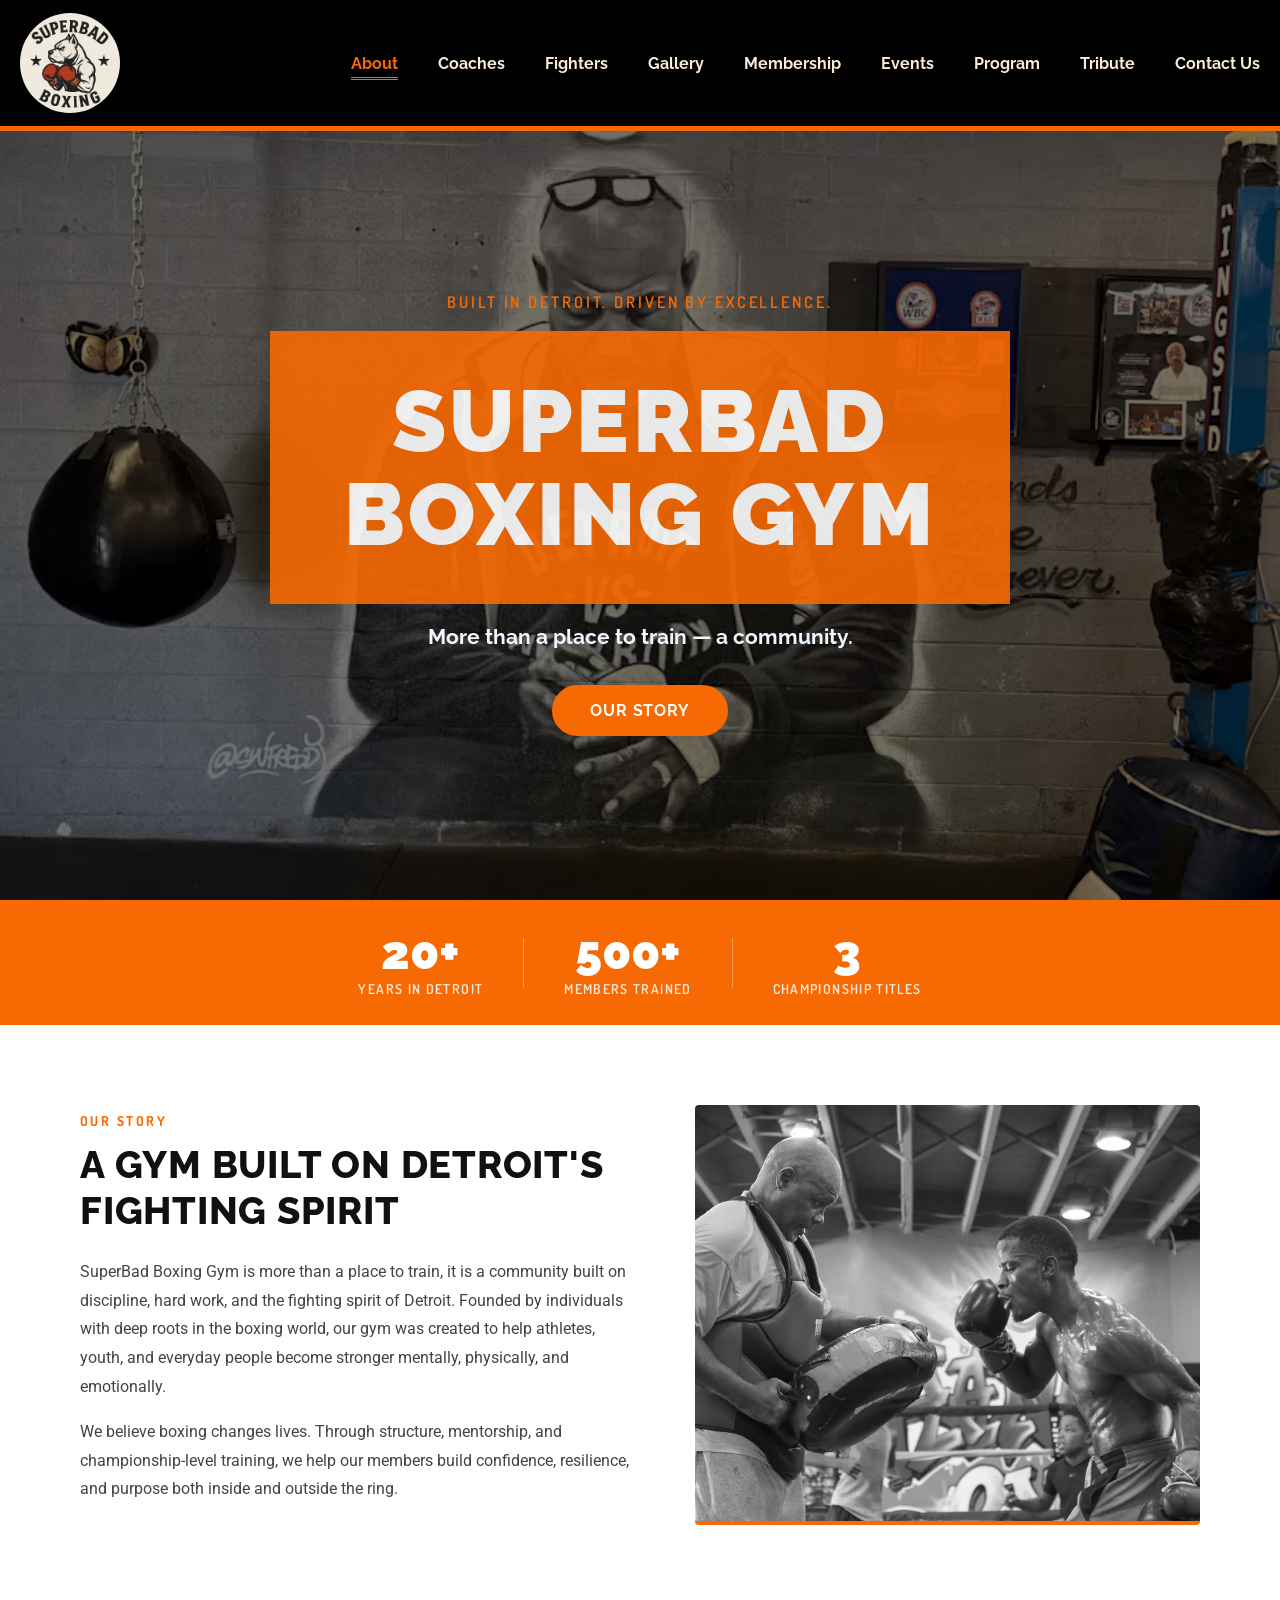
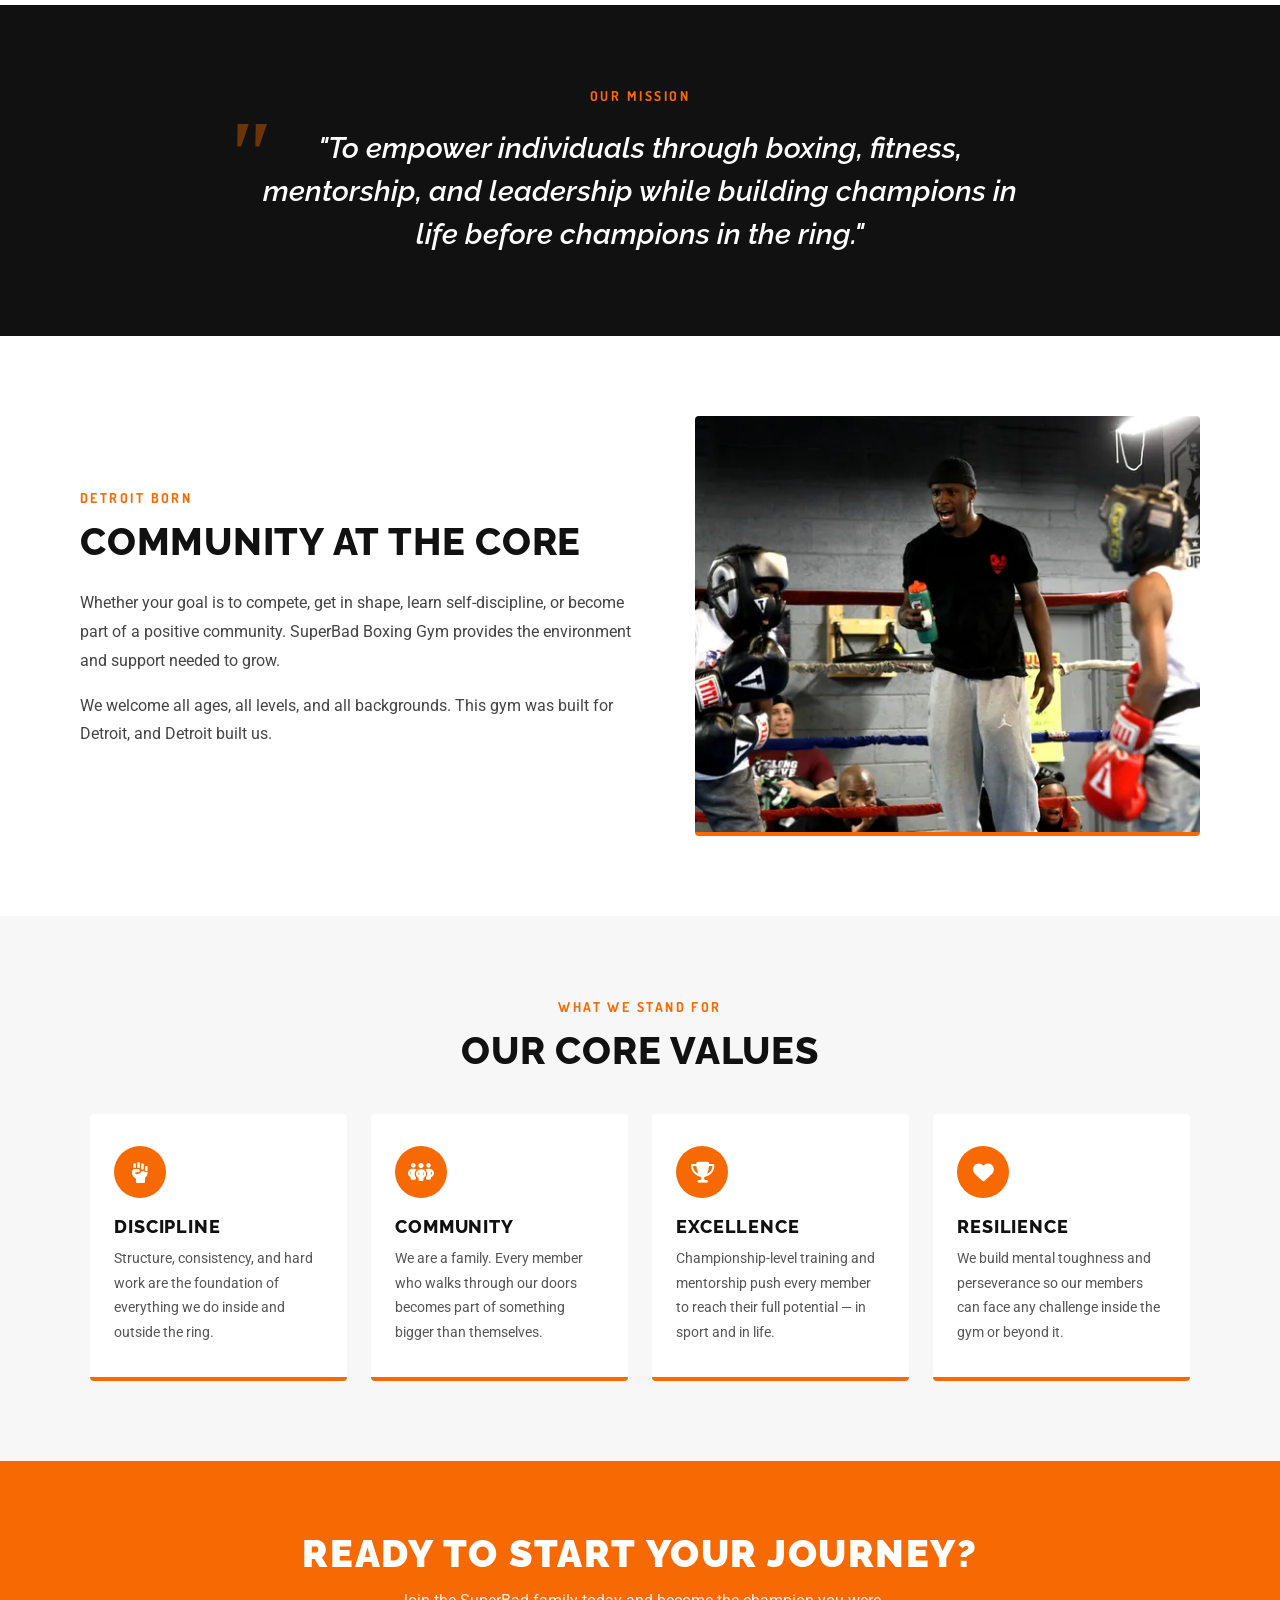
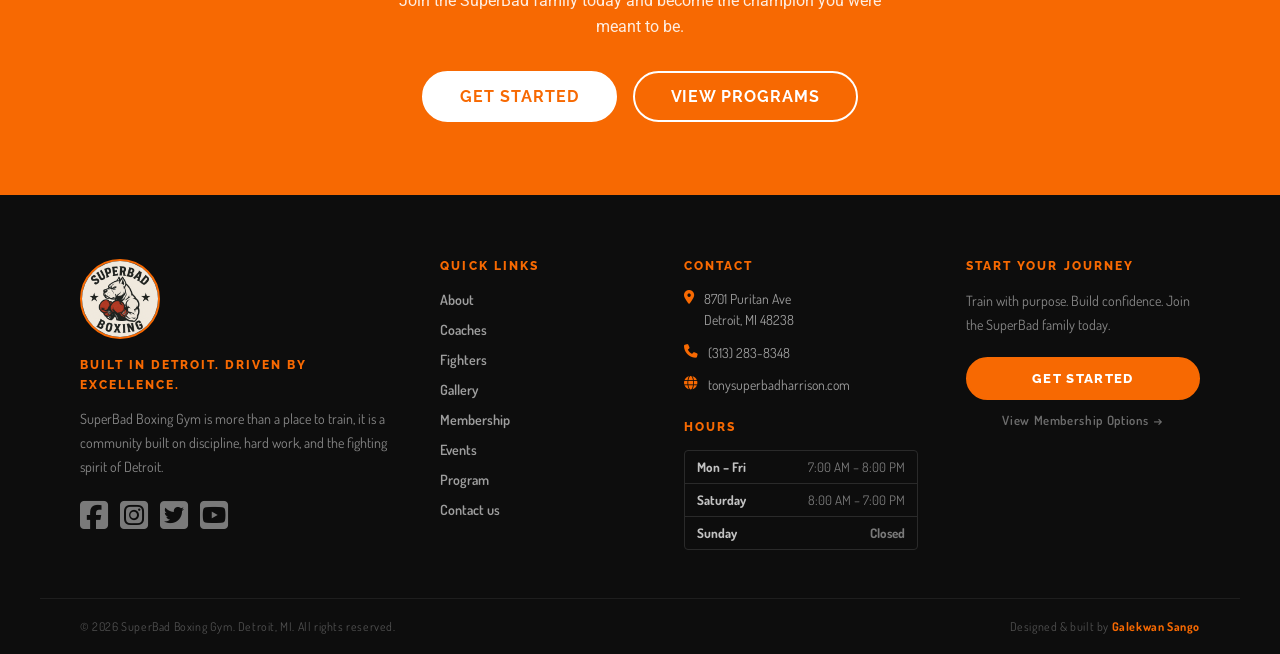
==== commit d533e576: "change contact menu" ====
--- a/Pages/about.html
+++ b/Pages/about.html
@@ -265,7 +265,7 @@
                         <li><a href="./membership.html">Membership</a></li>
                         <li><a href="./events.html">Events</a></li>
                         <li><a href="./program.html">Program</a></li>
-                        <li><a href="./contact-us.html">Contact Us</a></li>
+                        <li><a href="./contact-us.html">Contact us</a></li>
                     </ul>
                 </div>
 
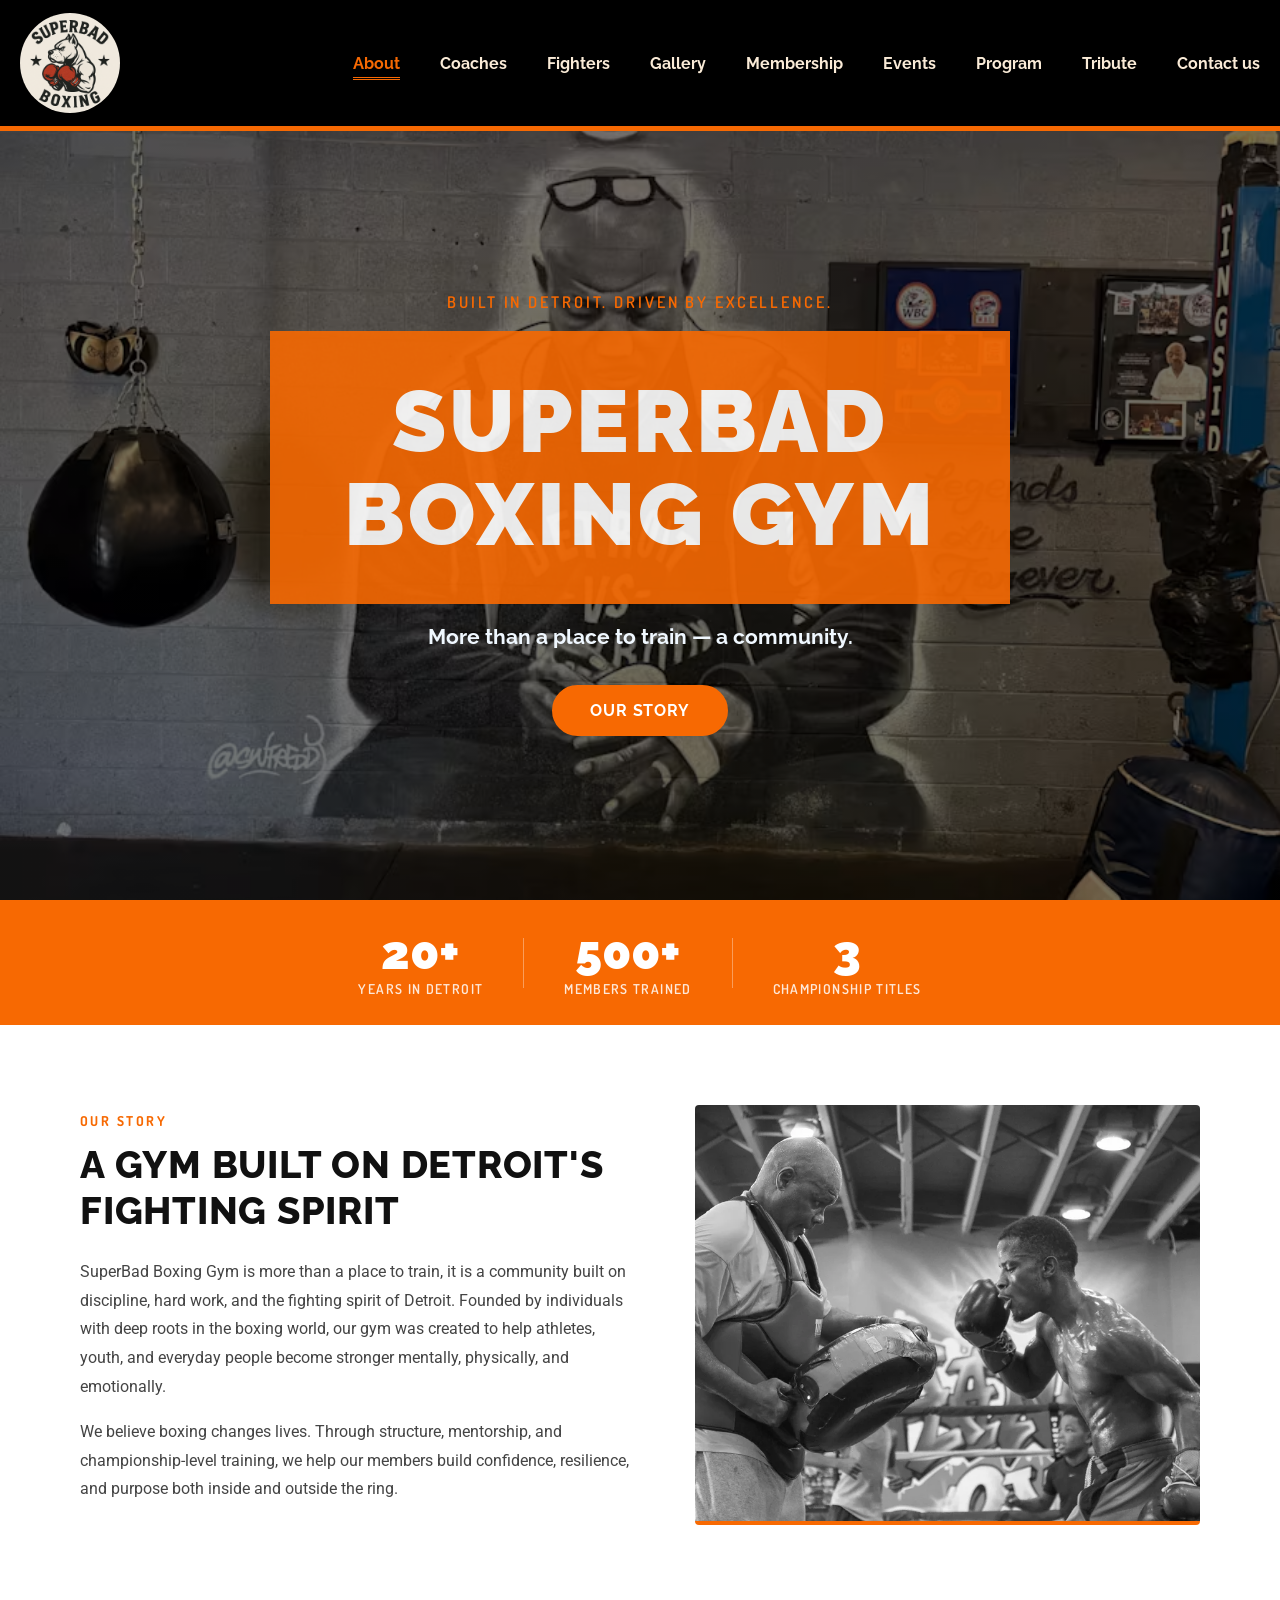
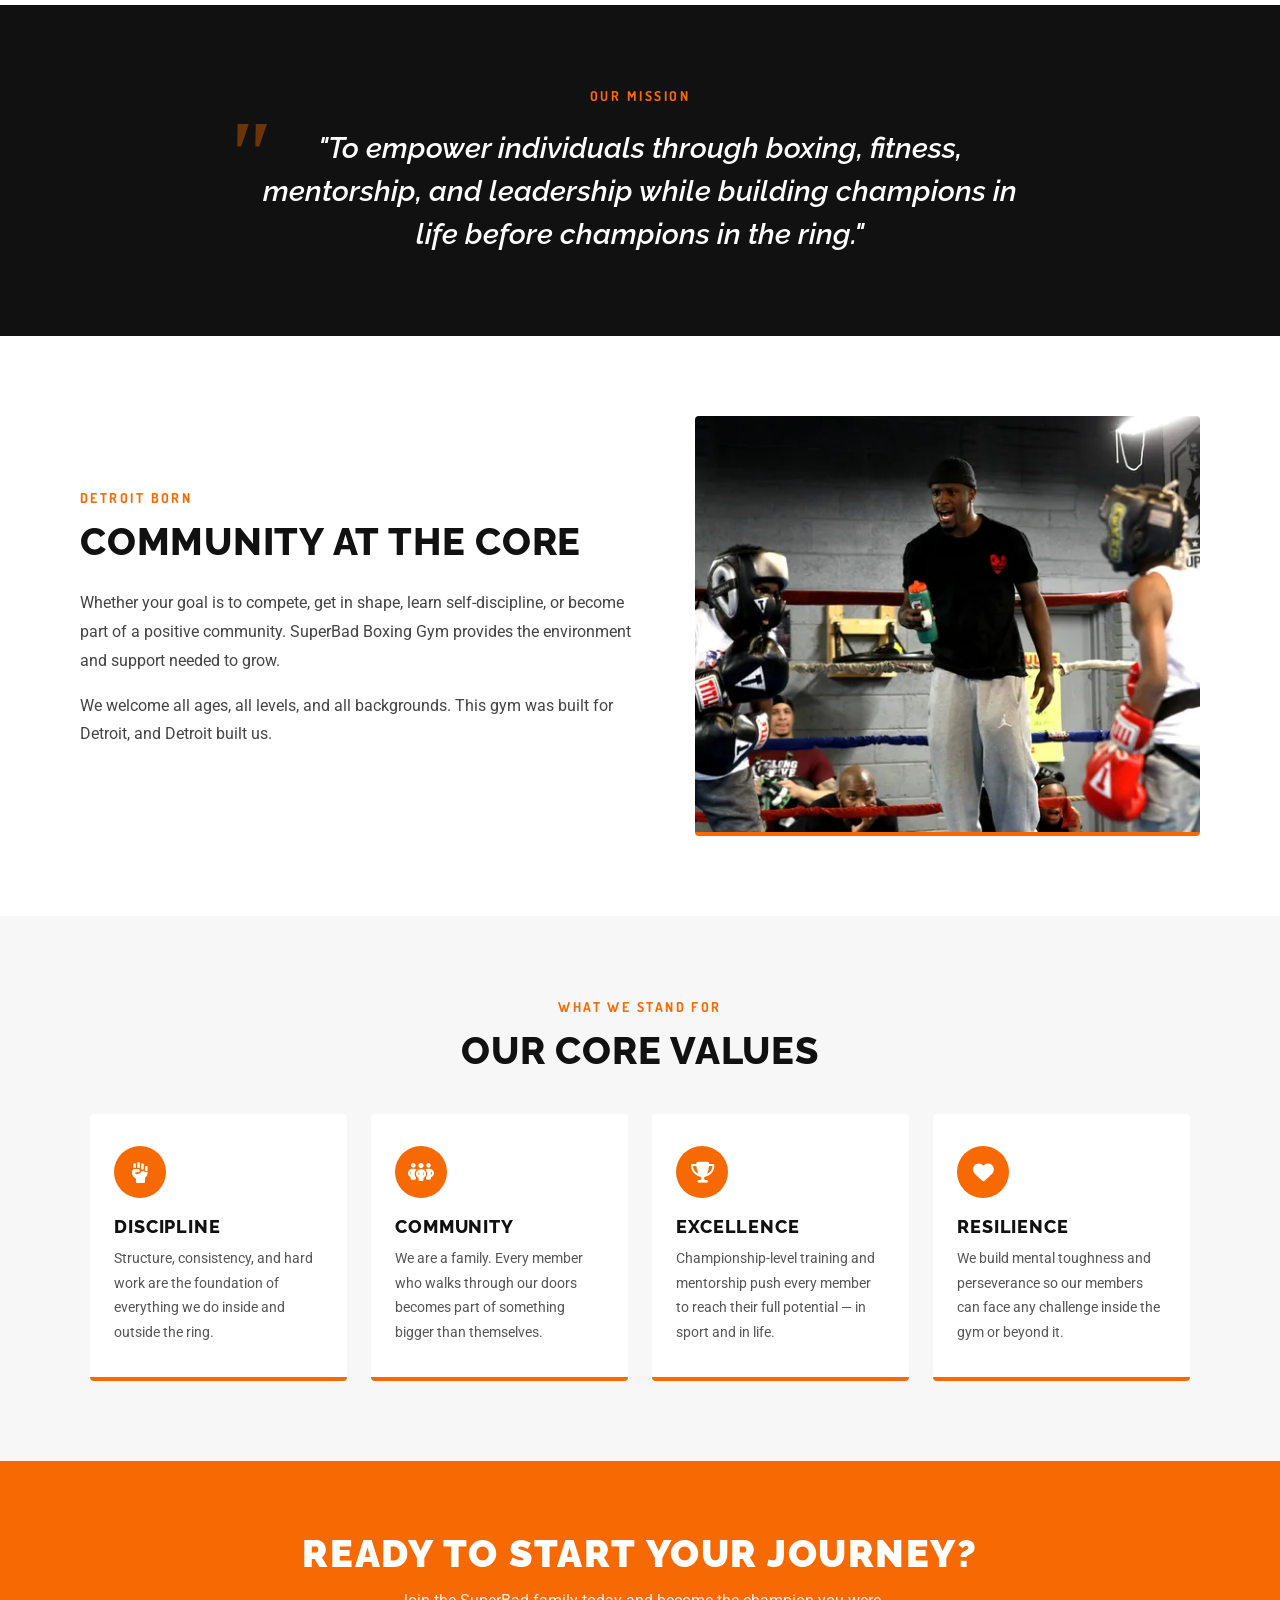
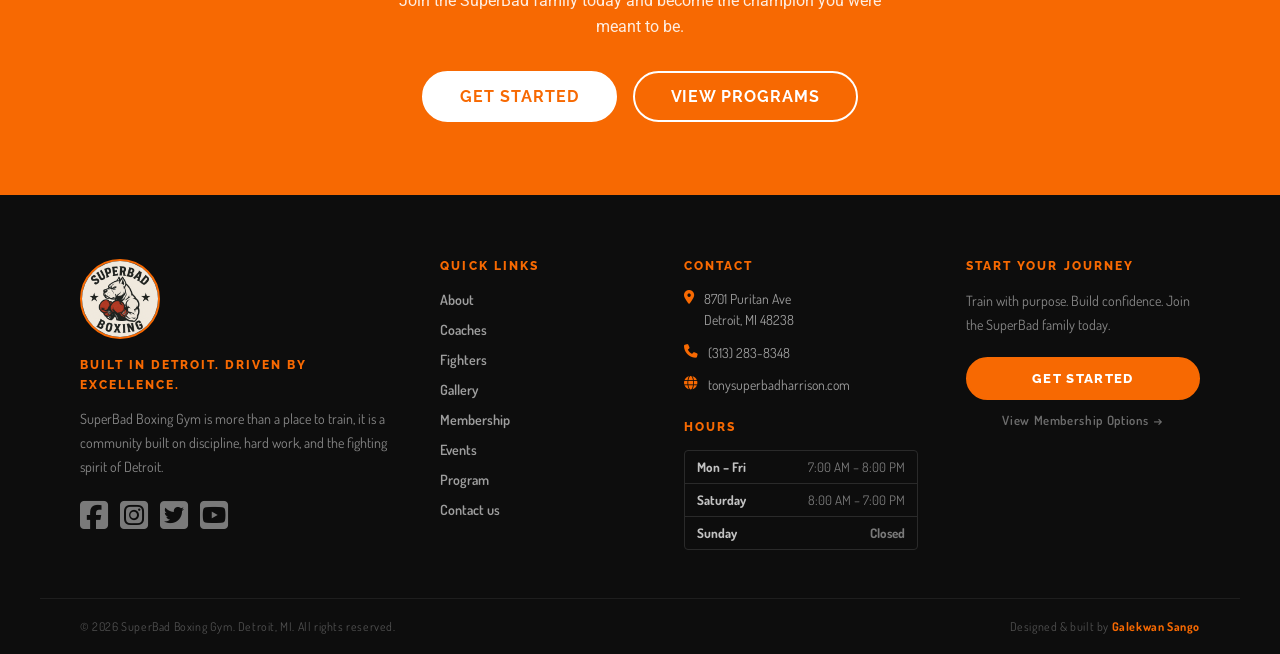
==== commit 6aa1ed13: "edit coach name in homepage" ====
--- a/Pages/about.html
+++ b/Pages/about.html
@@ -72,7 +72,7 @@
                     <li class="nav-items"><a href="./events.html">Events</a></li>
                     <li class="nav-items"><a href="./program.html">Program</a></li>
                     <li class="nav-items"><a href="./tribute.html">Tribute</a></li>
-                    <li class="nav-items"><a href="./contact-us.html">Contact Us</a></li>
+                    <li class="nav-items"><a href="./contact-us.html">Contact us</a></li>
                 </ul>
             </nav>
         </div>
--- a/Styles/style.css
+++ b/Styles/style.css
@@ -323,3 +323,9 @@
   box-shadow: 0 2px 6px rgba(247, 105, 2, 0.3);
   background-color: rgb(200, 78, 0); /* darker on press */
 }
+
+.coach-name {
+  font-size: clamp(1rem, 1.5vw, 2.5rem);
+  color: aliceblue;
+  font-weight: bolder;
+}
--- a/Styles/services.css
+++ b/Styles/services.css
@@ -57,6 +57,7 @@
 
 .service-name {
   font-weight: bolder;
+  font-size: clamp(1rem, 1.5vw, 2rem);
 }
 
 .service-img-container {
--- a/Styles/coaches.css
+++ b/Styles/coaches.css
@@ -14,7 +14,7 @@
 .fa-solid:hover {
   cursor: pointer;
   color: aliceblue;
-  text-decoration: underline double;
+  /* text-decoration: underline double; */
 }
 .fa-brands:hover {
   cursor: pointer;
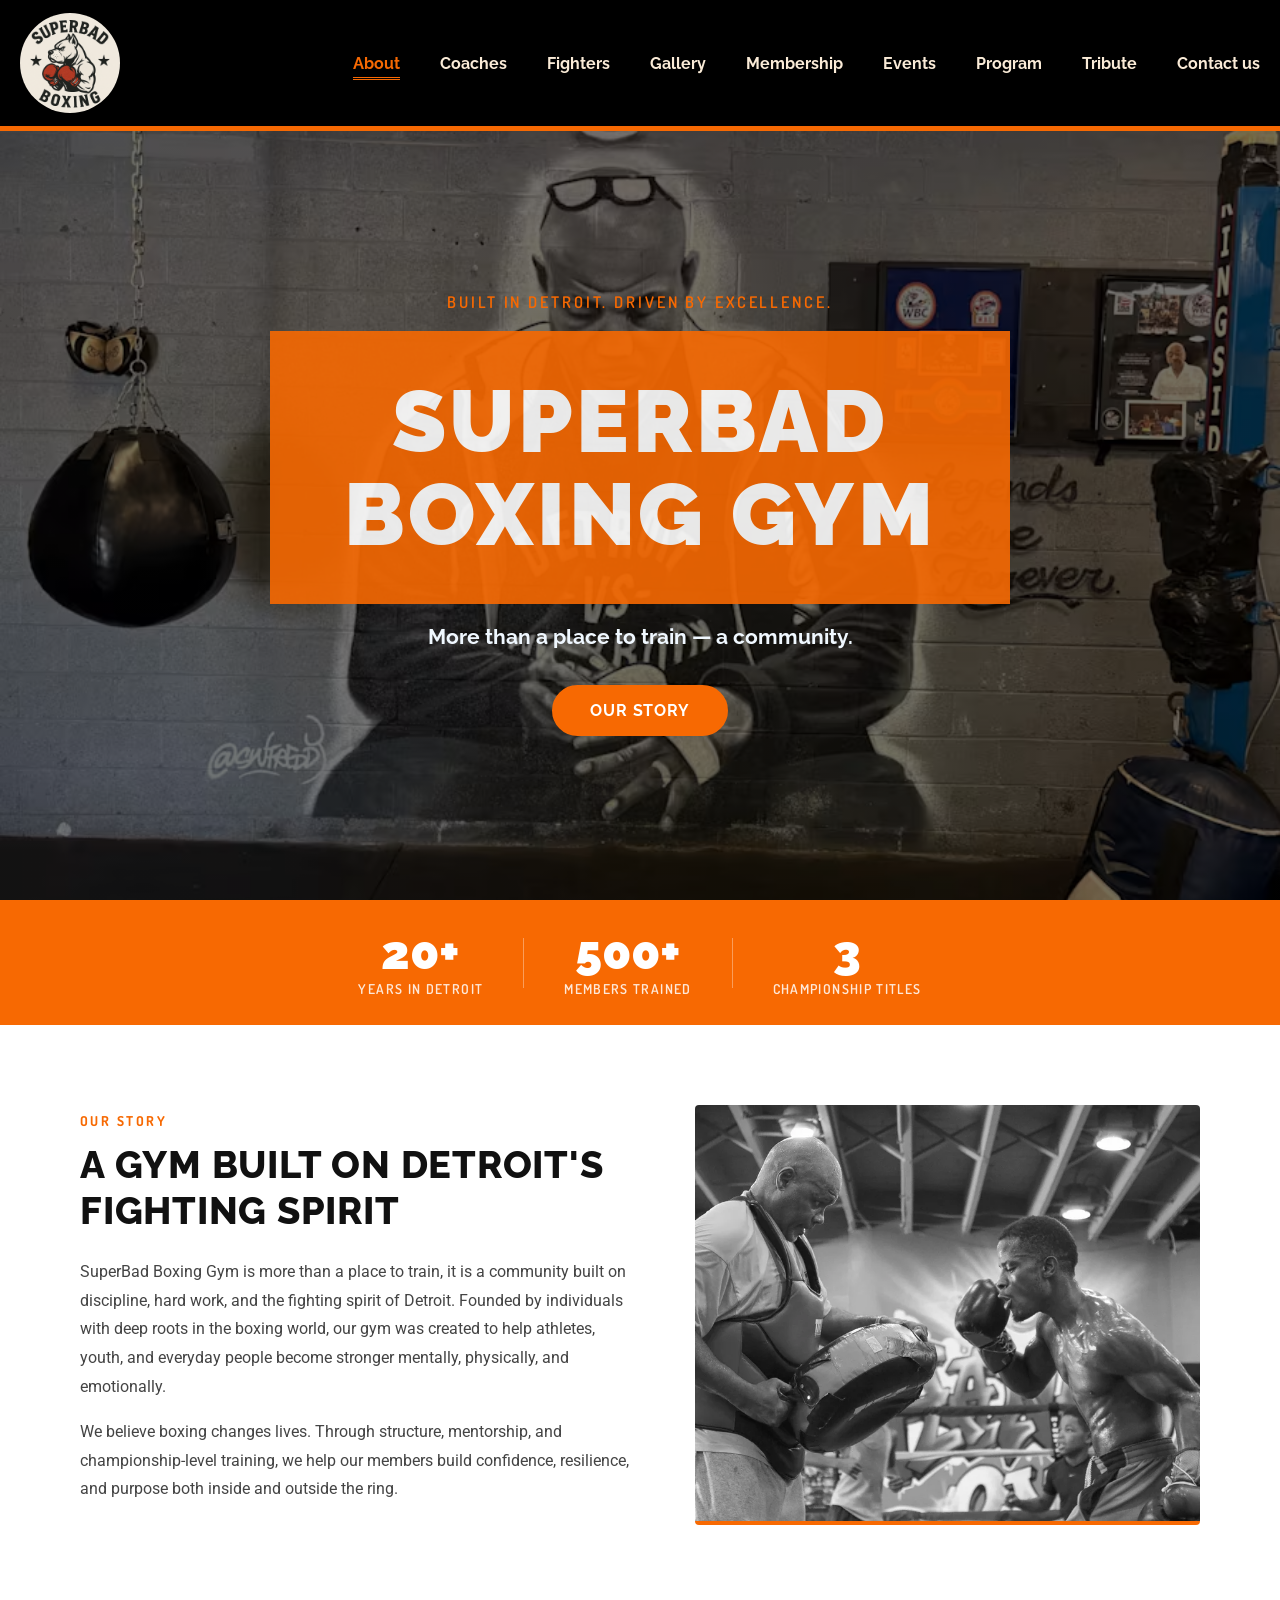
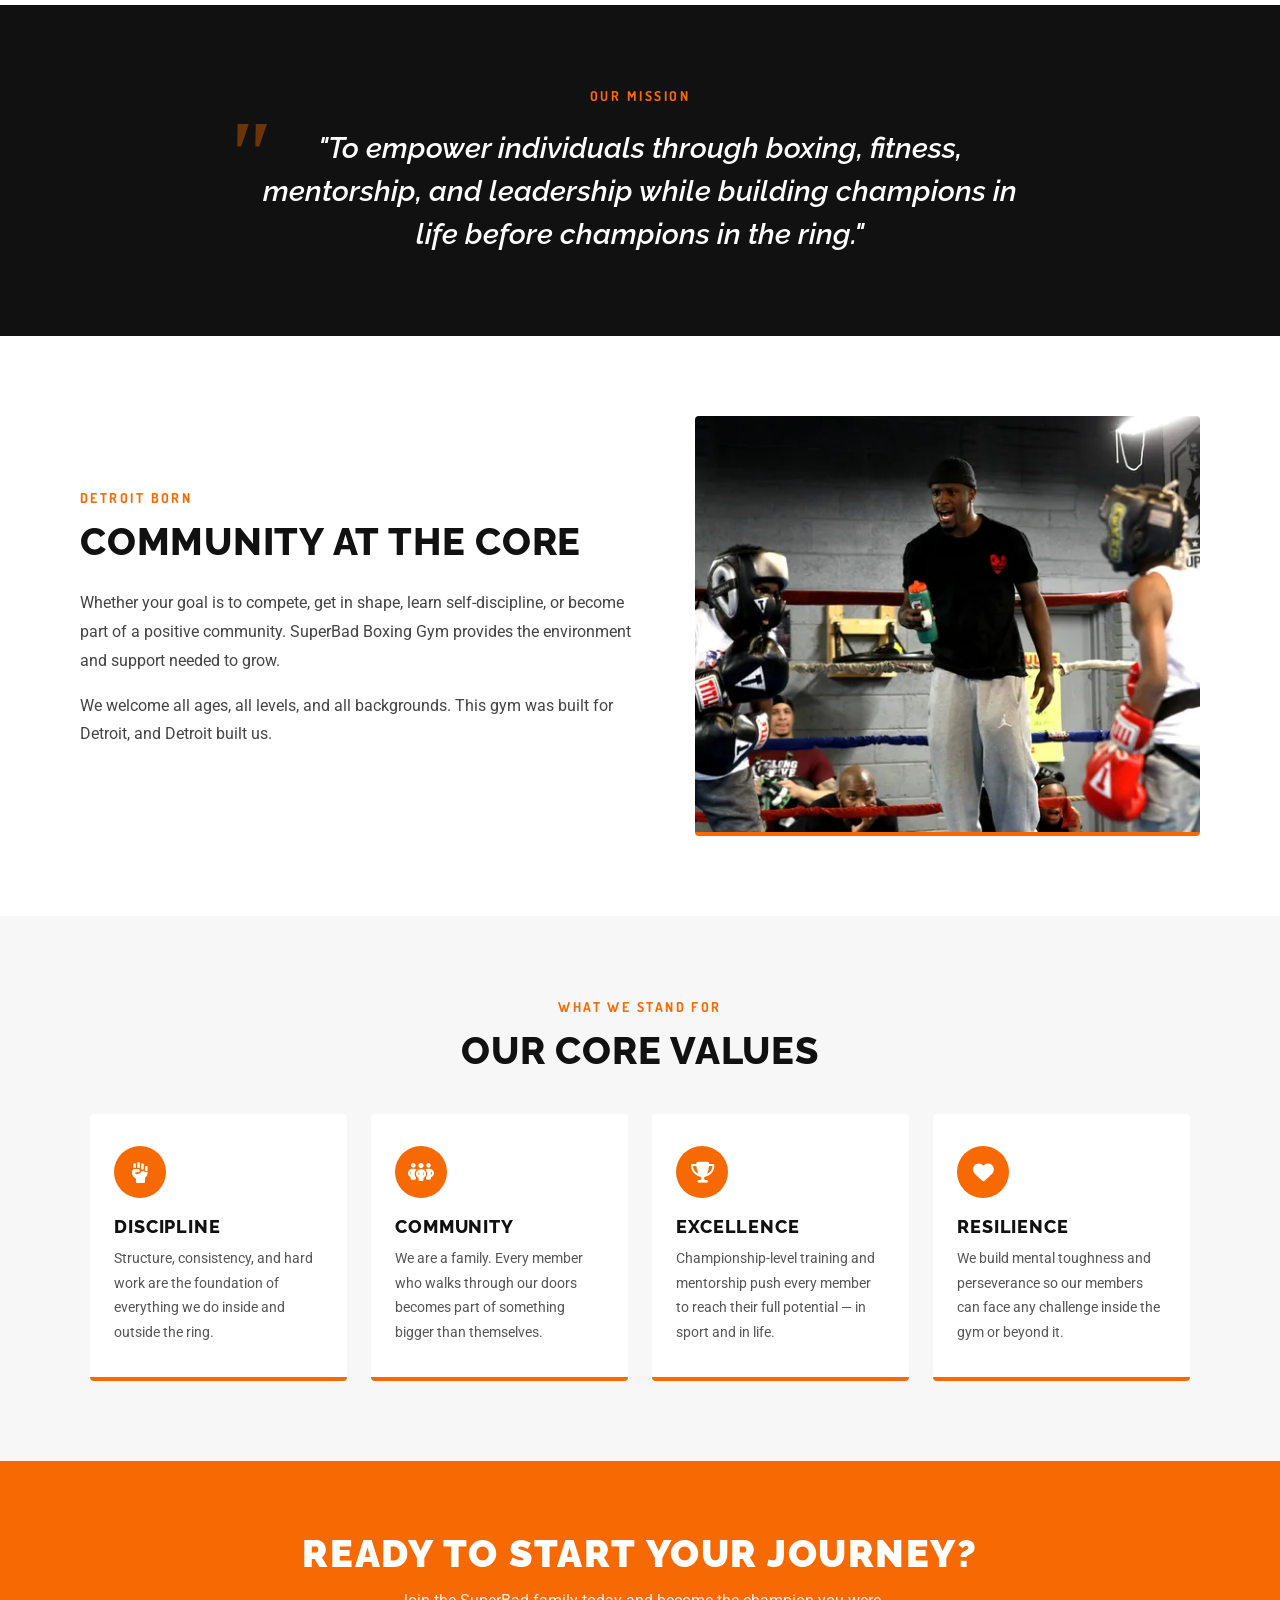
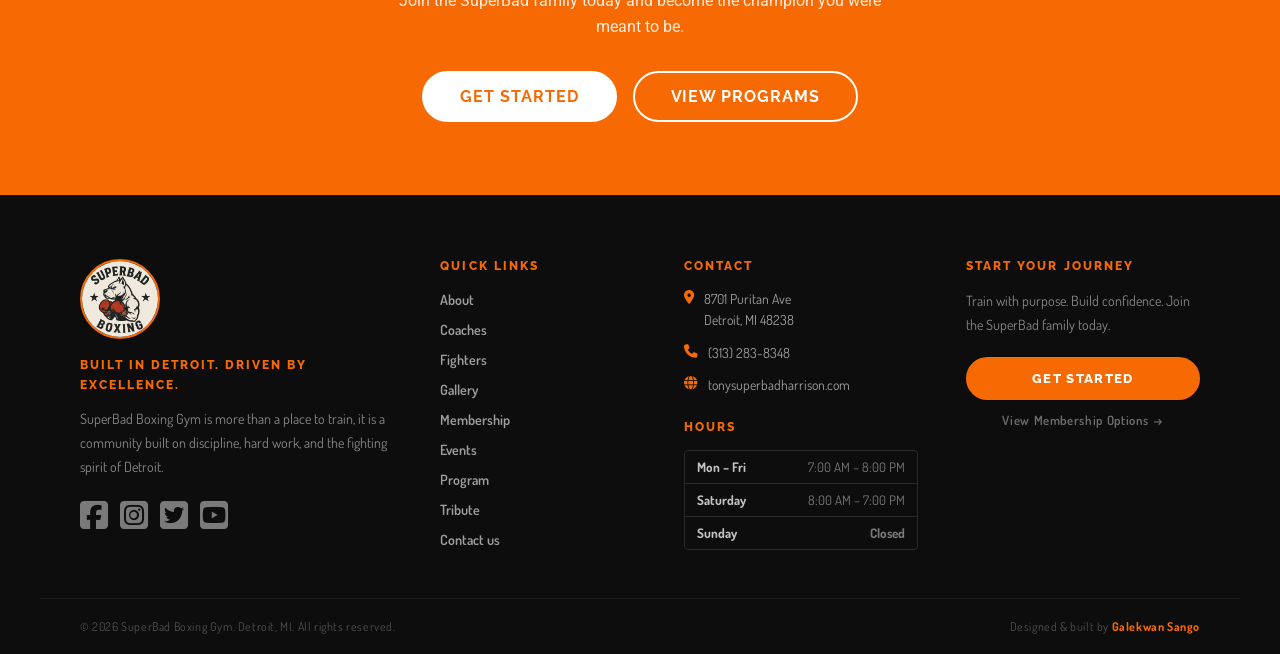
==== commit 4a680b9e: "fixed footer in all pages" ====
--- a/Pages/about.html
+++ b/Pages/about.html
@@ -265,6 +265,7 @@
                         <li><a href="./membership.html">Membership</a></li>
                         <li><a href="./events.html">Events</a></li>
                         <li><a href="./program.html">Program</a></li>
+                        <li><a href="./tribute.html">Tribute</a></li>
                         <li><a href="./contact-us.html">Contact us</a></li>
                     </ul>
                 </div>
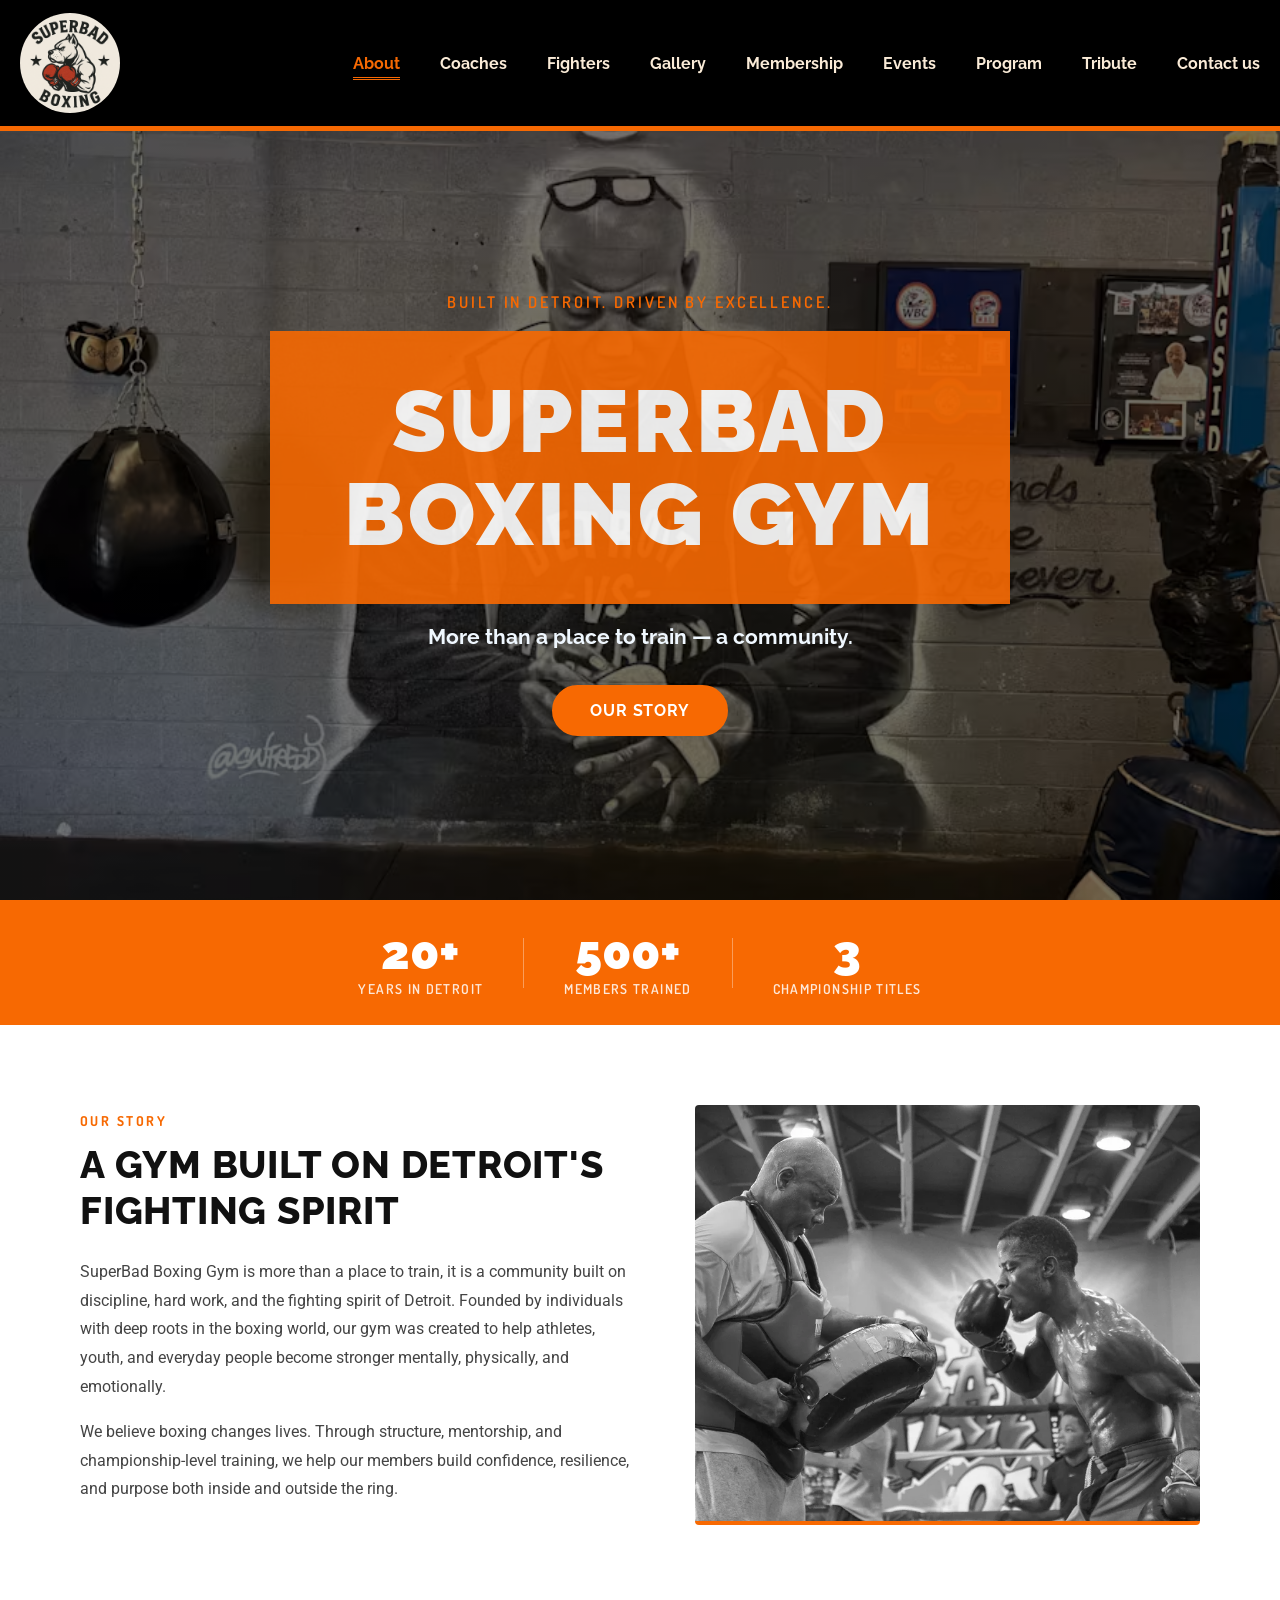
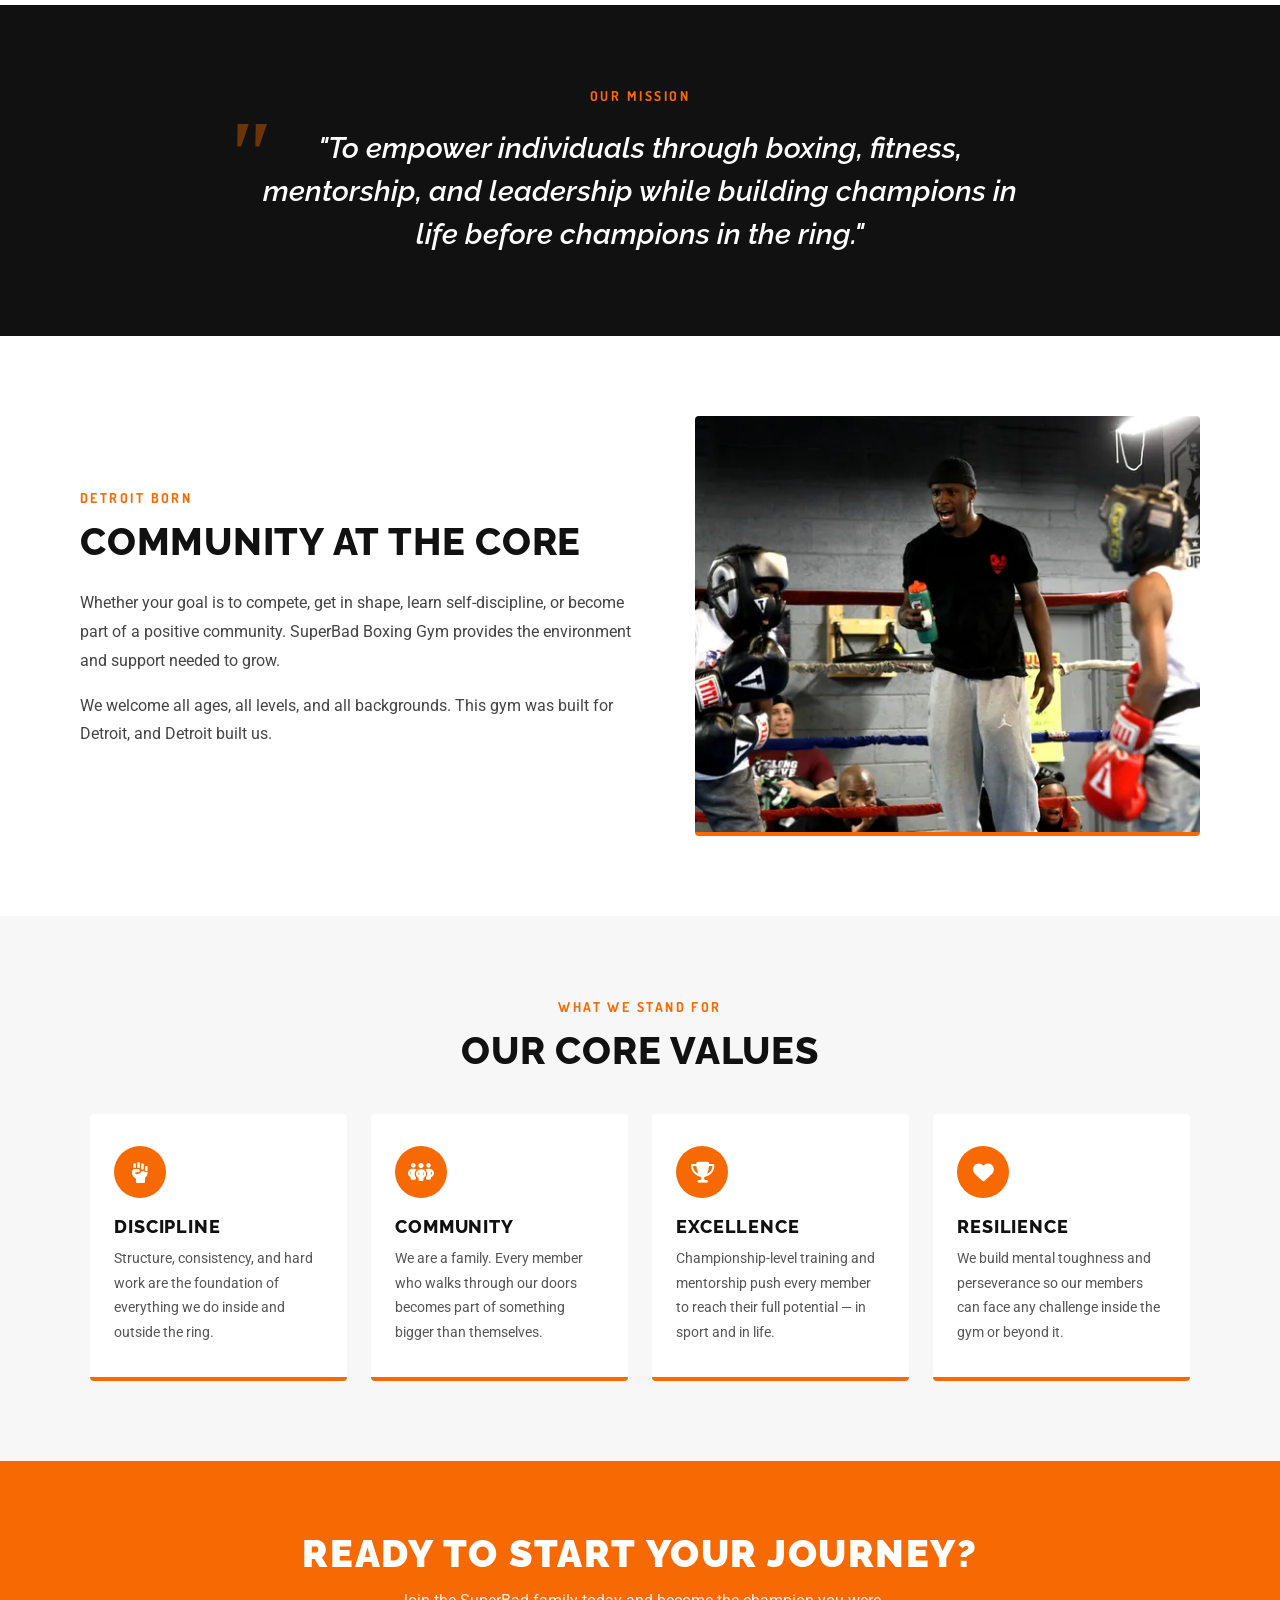
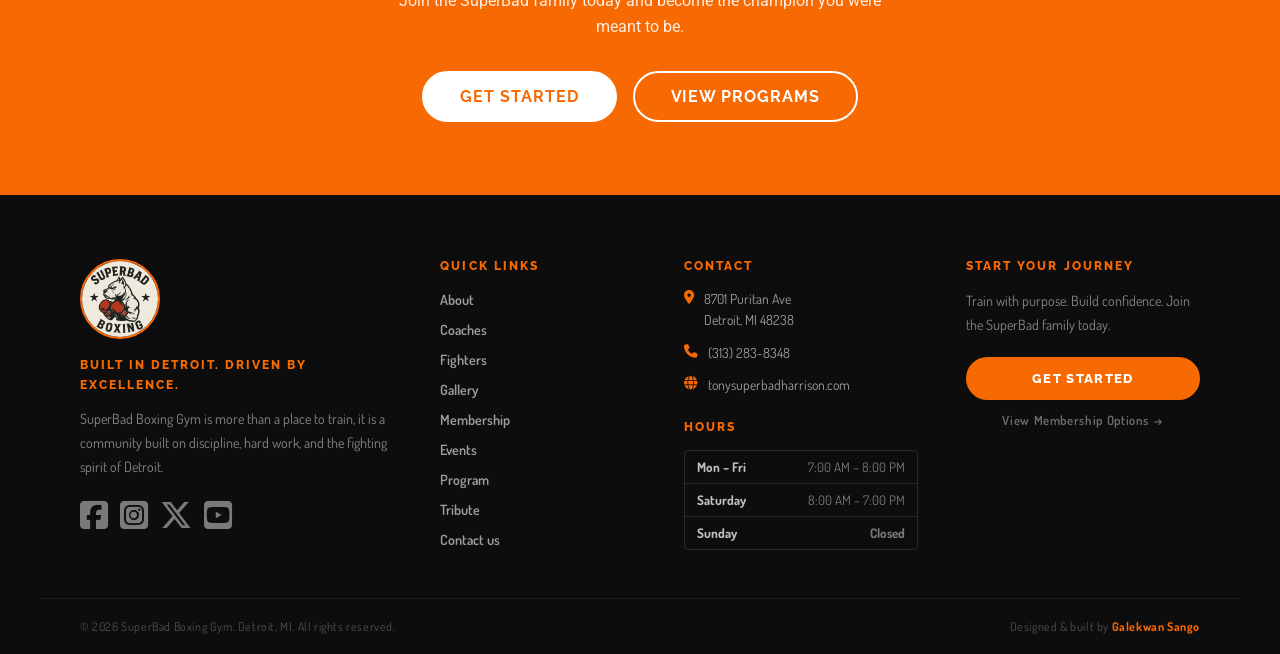
==== commit dfa6d8aa: "change old twitter icon to new x icon" ====
--- a/Pages/about.html
+++ b/Pages/about.html
@@ -246,7 +246,7 @@
                             <i class="fa-brands fa-square-instagram"></i>
                         </a>
                         <a href="#" aria-label="Twitter / X" class="sf-social-link">
-                            <i class="fa-brands fa-square-twitter"></i>
+                            <i class="fa-brands fa-x-twitter"></i>
                         </a>
                         <a href="#" aria-label="YouTube" class="sf-social-link">
                             <i class="fa-brands fa-square-youtube"></i>
